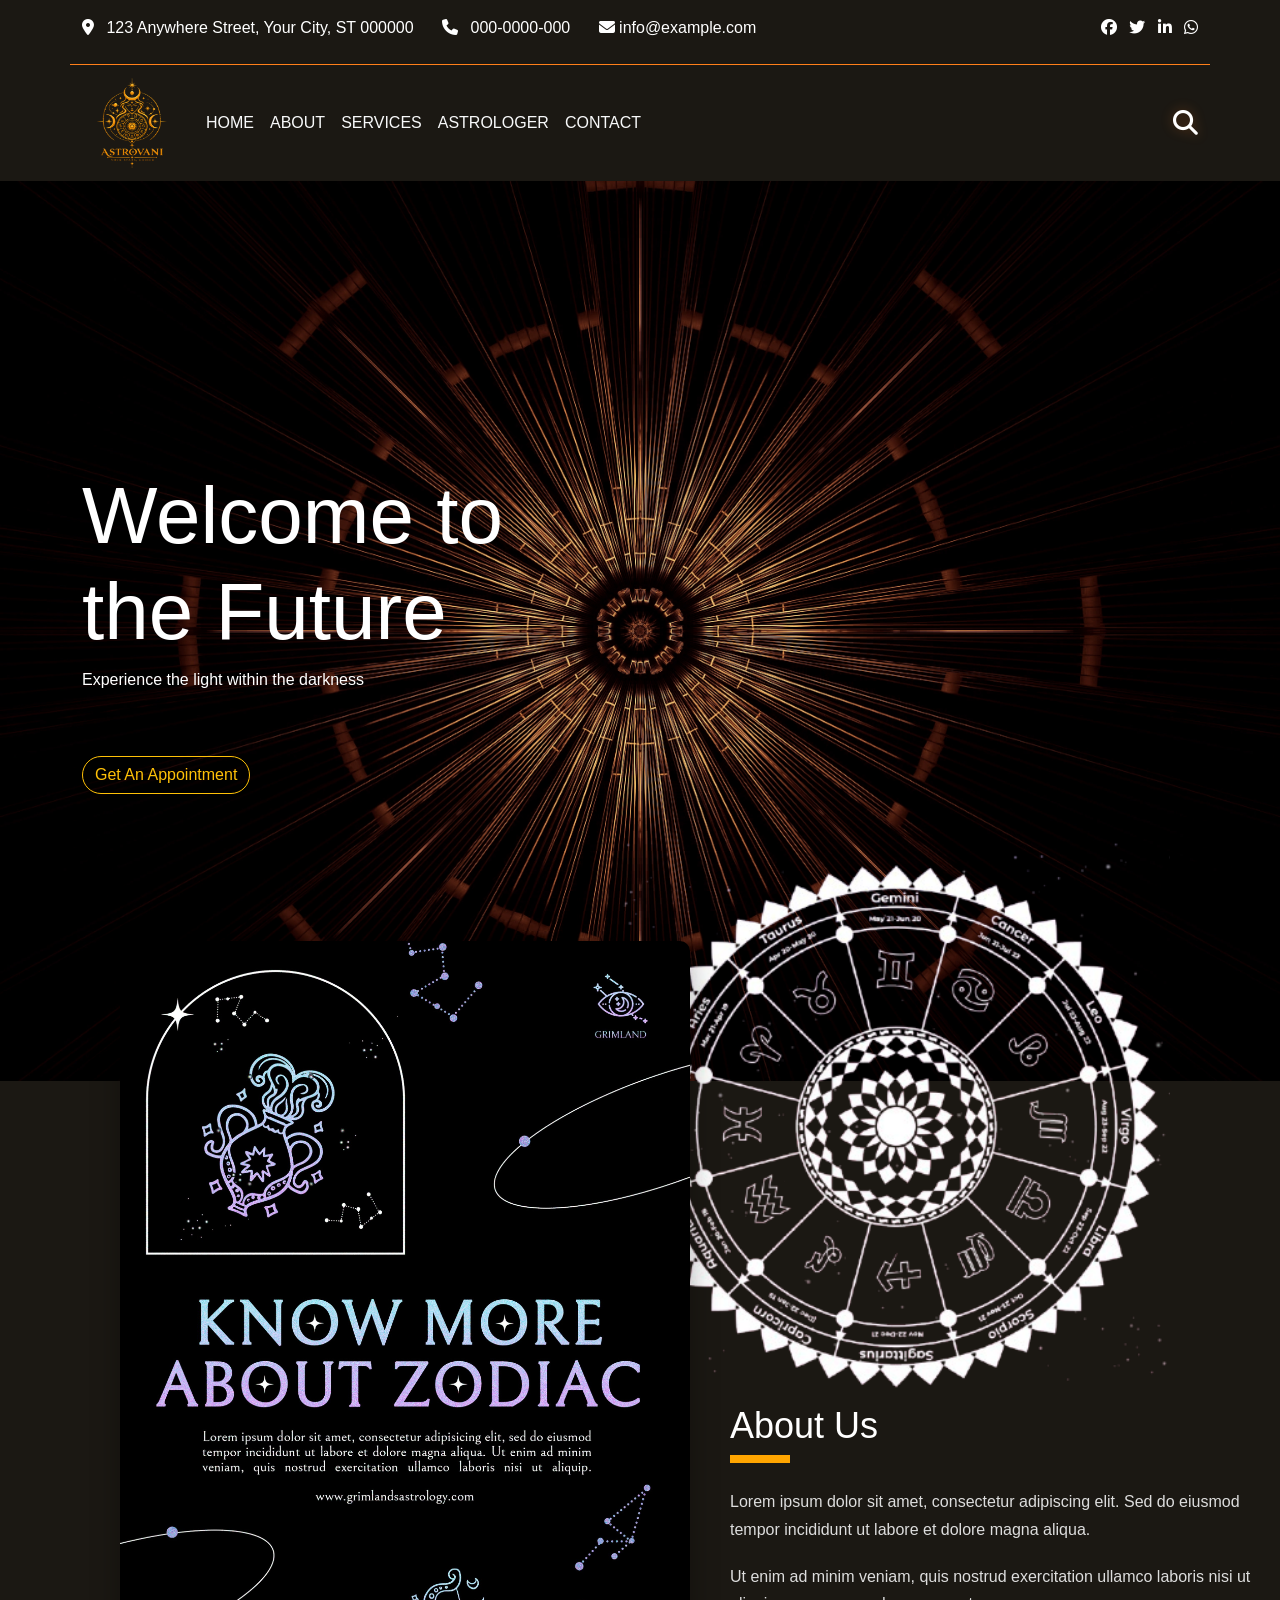
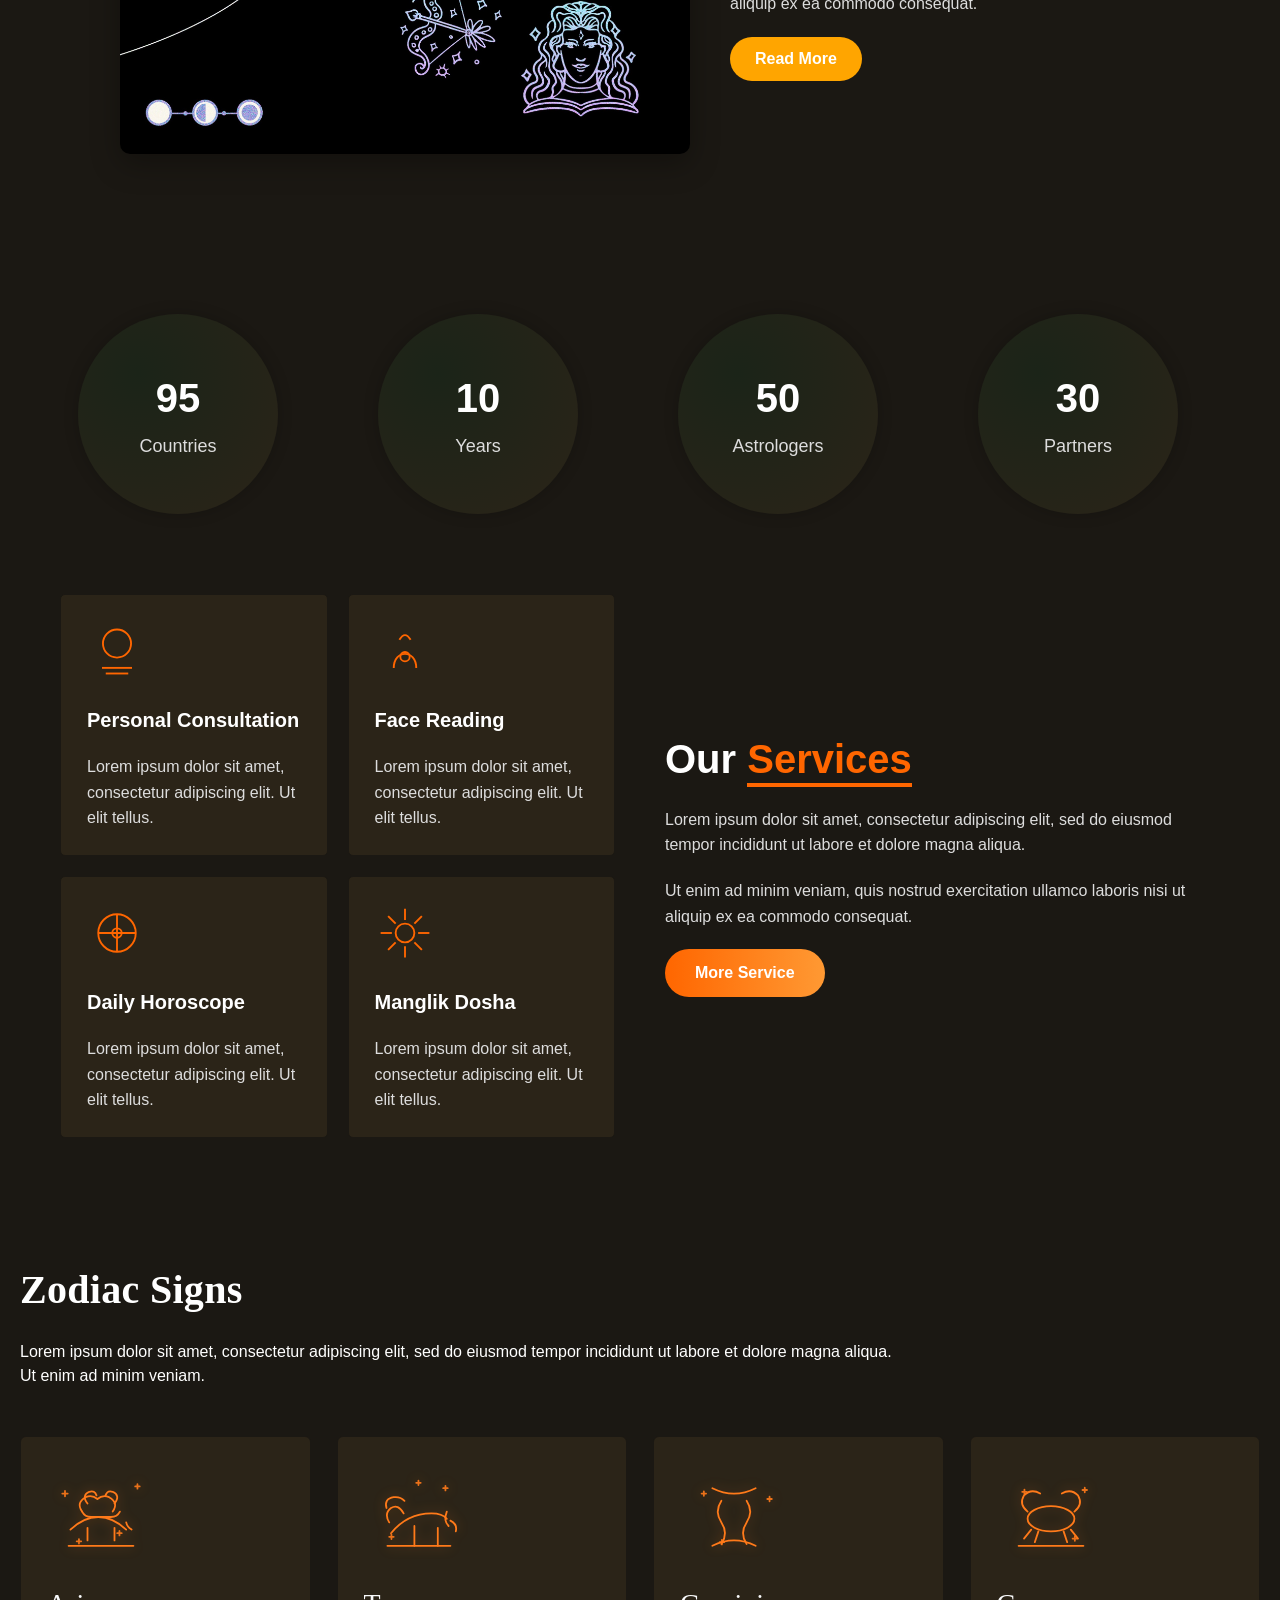
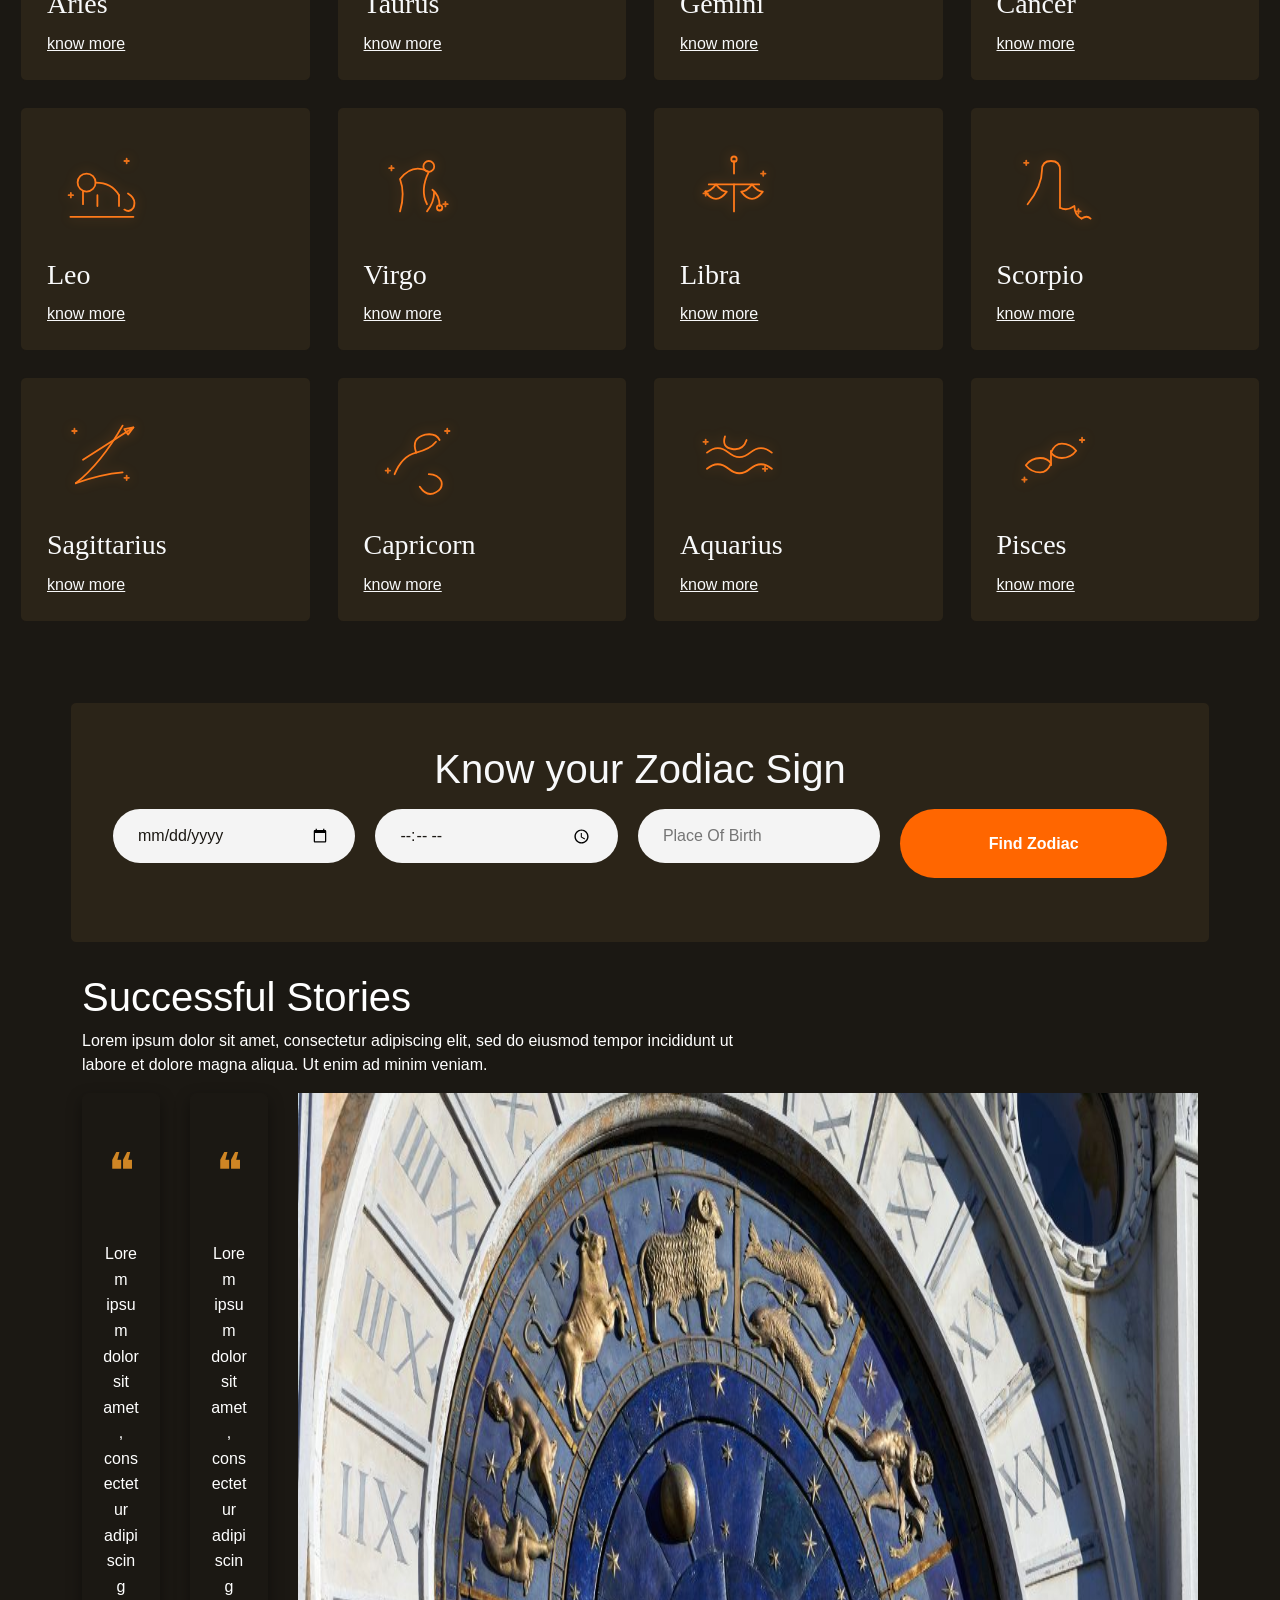
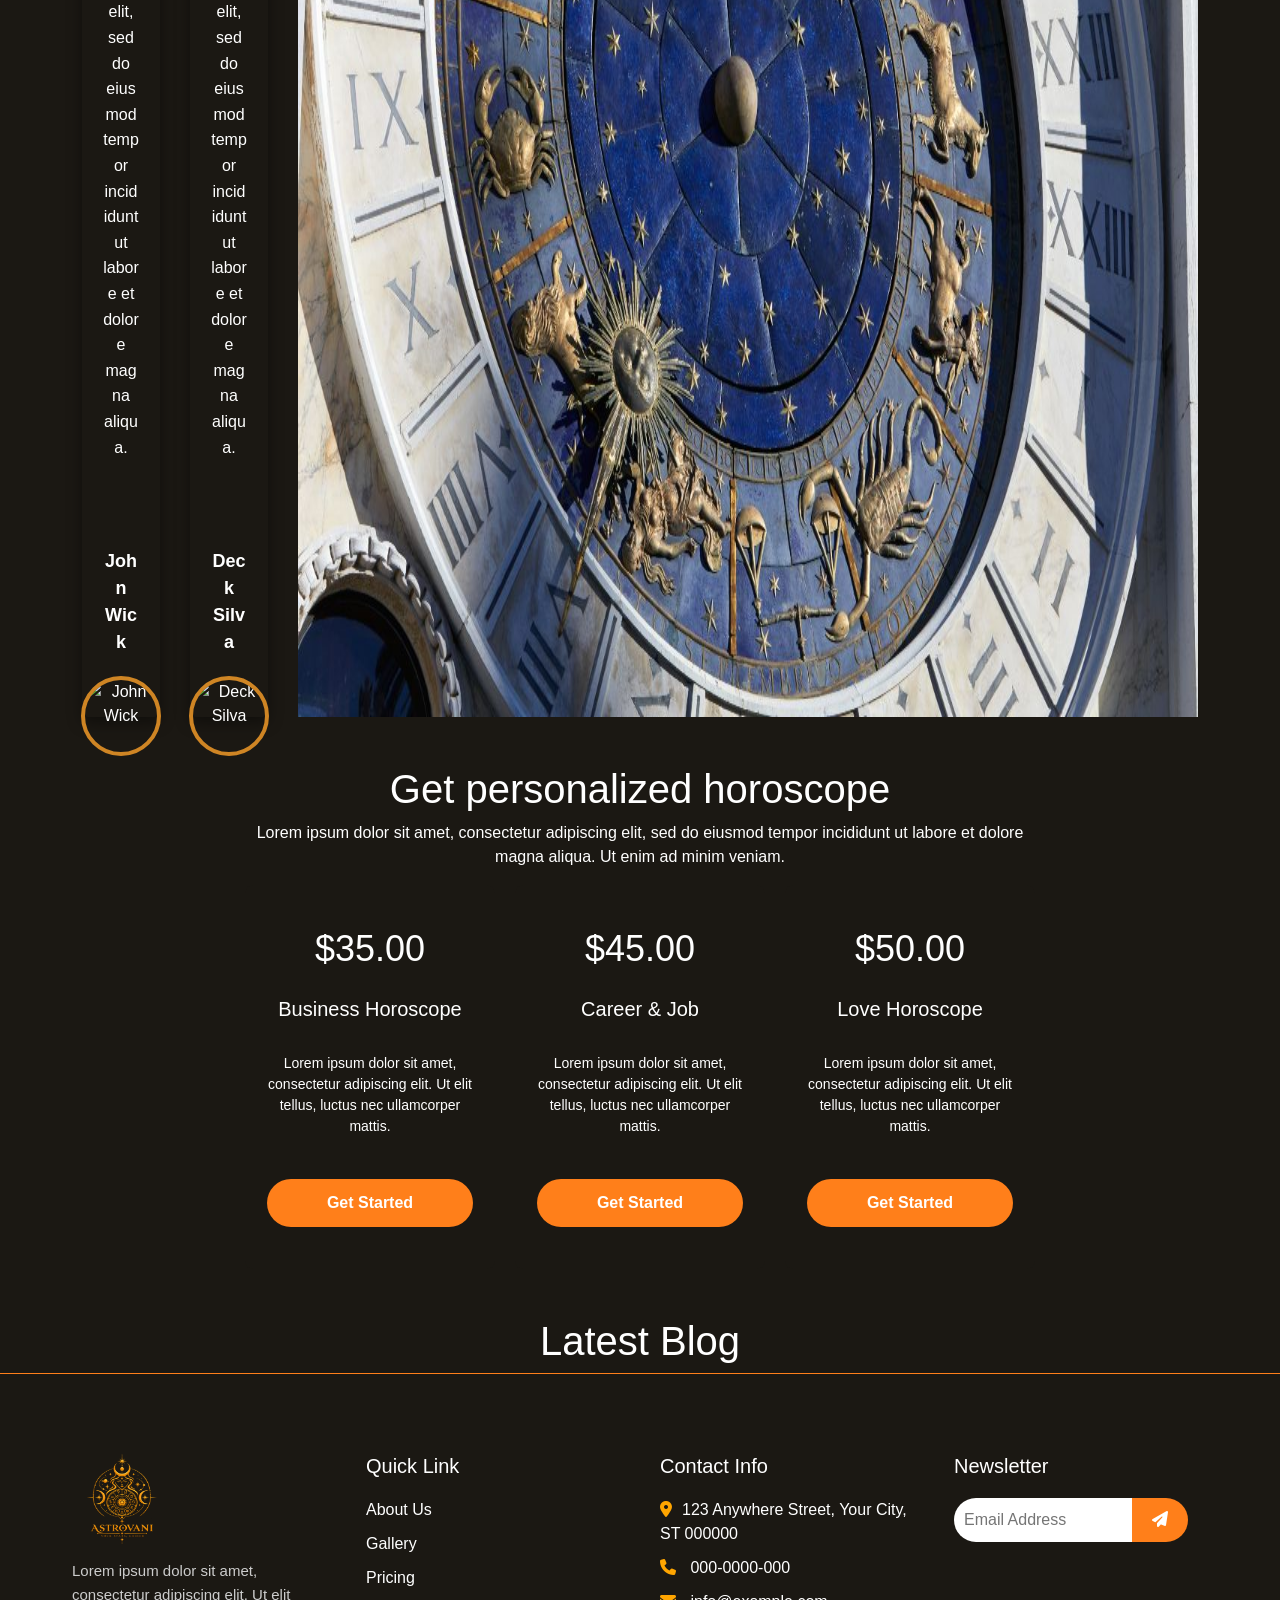
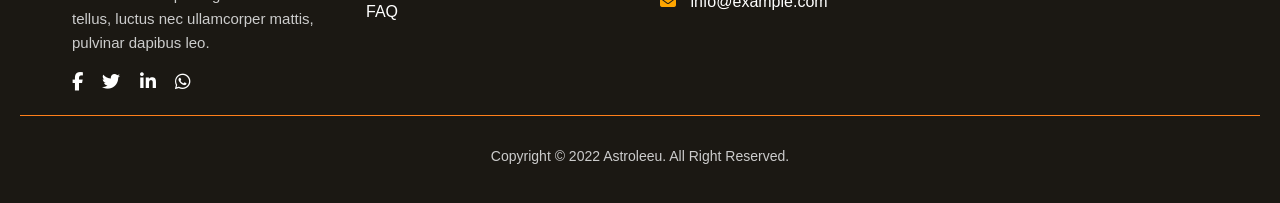
==== index.html @ 7e2578ae "Add astrology website" ====
<!DOCTYPE html>
<html lang="en">

<head>
    <meta charset="UTF-8">
    <meta name="viewport" content="width=device-width, initial-scale=1.0">
    <title>Document</title>
    <link href="https://cdn.jsdelivr.net/npm/bootstrap@5.3.7/dist/css/bootstrap.min.css" rel="stylesheet"
        integrity="sha384-LN+7fdVzj6u52u30Kp6M/trliBMCMKTyK833zpbD+pXdCLuTusPj697FH4R/5mcr" crossorigin="anonymous">
    <link rel="stylesheet" href="https://cdn.jsdelivr.net/npm/@fortawesome/fontawesome-free@6.5.2/css/all.min.css">
    <link href="https://cdn.jsdelivr.net/npm/aos@2.3.4/dist/aos.css" rel="stylesheet">
</head>

<body>
    <link rel="stylesheet" href="./style.css">
    <div class="head container justify-content-between align-items-center  d-flex mt-3">
        <div class="text-start">
            <span><i class="fa-solid fa-location-dot me-2"></i>
                <span class="text me-4"> 123 Anywhere Street, Your City, ST 000000</span>
                <i class="fa-solid fa-phone me-2"></i>
                <span class="text me-4"> 000-0000-000</span>
                <i class="fa-solid fa-envelope"></i>
                <span class="text me-4"> info@example.com</span>
        </div>
        <div class="text-end">
            <span class="">
                <i class="fa-brands fa-facebook me-2"></i>
                <i class="fa-brands fa-twitter me-2"></i>
                <i class="fa-brands fa-linkedin-in me-2"></i>
                <i class="fa-brands fa-whatsapp"></i>
            </span>
        </div>

        </span>
    </div>

    <nav class="navbar container navbar-expand-lg bg-body-primary mt-4">
        <div class="container-fluid">
          <a class="navbar-brand text-light" href="#"> <img src="./images/logo-final.png" alt="" class="logo-img"></a>
          <button class="navbar-toggler" type="button" data-bs-toggle="collapse" data-bs-target="#navbarSupportedContent" aria-controls="navbarSupportedContent" aria-expanded="false" aria-label="Toggle navigation">
            <span class="navbar-toggler-icon"></span>
          </button>
          <div class="collapse navbar-collapse" id="navbarSupportedContent">
            <ul class="navbar-nav me-auto mb-2 mb-lg-0">
              <li class="nav-item">
                <a class="nav-link active text-light" aria-current="page" href="#">HOME</a>
              </li>
              <li class="nav-item">
                <a class="nav-link text-light" href="./about-us.html">ABOUT</a>
              </li>
              <li class="nav-item">
                <a class="nav-link text-light" href="./services.html">SERVICES</a>
              </li>
              <li class="nav-item">
                <a class="nav-link text-light" href="./astrologers.html">ASTROLOGER</a>
              </li>
              <li class="nav-item">
                <a class="nav-link text-light" href="./contact.html">CONTACT</a>
              </li>
            </ul>
            <i class="fa-solid fa-magnifying-glass icon"></i>
          </div>
        </div>
      </nav>

      <!-- hero section -->

      <div class="hero-section">
  <div class="hero-text container text-start" data-aos="fade-up">
    <h1 style="font-size: 80px;">Welcome to <br>the Future</h1>
    <p>Experience the light within the darkness</p><br><br>
    <button class="btn btn-outline-warning rounded-pill" type="submit">
      Get An Appointment
    </button>
  </div>
</div>


      <!-- about us -->
      <section class="about-section">

        <!-- Wheel: half over hero-section, half into about-section, aligned under the hero button -->
        <div class="container position-relative">
          <div class="circle-img">
            <img src="./images/wheel.png" alt="Scrolling Circle">
          </div>
        </div>

        <div class="about-container">
          
          <!-- IMAGE ON LEFT -->
          <div class="about-image">
            <img src="./images/7150200.jpg" alt="About Us Image">
          </div>
      
          <!-- TEXT ON RIGHT -->
          <div class="about-content">
            <h2>About Us</h2>
            <div class="underline"></div>
            <p>
              Lorem ipsum dolor sit amet, consectetur adipiscing elit. Sed do eiusmod tempor incididunt ut labore et dolore magna aliqua.
            </p>
            <p>
              Ut enim ad minim veniam, quis nostrud exercitation ullamco laboris nisi ut aliquip ex ea commodo consequat.
            </p>
            <button class="btn-read-more" href="./about-us.html">Read More</button>
          </div>
      
        </div>
      </section>
      


      <!-- counters -->
      <div class="counter-wrapper me-4" data-aos="fade-up">
        <div class="counter-box">
          <div class="counter-number" data-target="95">0</div>
          <div class="counter-label">Countries</div>
        </div>
        <div class="counter-box">
          <div class="counter-number" data-target="10">0</div>
          <div class="counter-label">Years</div>
        </div>
        <div class="counter-box">
          <div class="counter-number" data-target="50">0</div>
          <div class="counter-label">Astrologers</div>
        </div>
        <div class="counter-box">
          <div class="counter-number" data-target="30">0</div>
          <div class="counter-label">Partners</div>
        </div>
      </div>

      <!-- four cards -->
    
      <section class="services-section">
        <!-- Left side cards -->
        <div class="services-left" data-aos="fade-up">
          <div class="service-card card" data-aos="slide-up" data-aos-delay="0">
            <!-- Personal Consultation - Crystal Ball -->
            <svg xmlns="http://www.w3.org/2000/svg" viewBox="0 0 64 64">
              <circle cx="32" cy="24" r="15" stroke-width="2"/>
              <line x1="16" y1="50" x2="48" y2="50" stroke-width="2"/>
              <line x1="20" y1="56" x2="44" y2="56" stroke-width="2"/>
            </svg>
            <h3>Personal Consultation</h3>
            <p>Lorem ipsum dolor sit amet, consectetur adipiscing elit. Ut elit tellus.</p>
          </div>
    
          <div class="service-card card" data-aos="slide-up" data-aos-delay="0">
            <!-- Face Reading - Palm & Eye -->
            <svg xmlns="http://www.w3.org/2000/svg" viewBox="0 0 64 64">
              <path d="M20 50 C20 30, 44 30, 44 50" stroke-width="2"/>
              <circle cx="32" cy="38" r="5" stroke-width="2"/>
              <path d="M26 20 Q32 10 38 20" stroke-width="2"/>
            </svg>
            <h3>Face Reading</h3>
            <p>Lorem ipsum dolor sit amet, consectetur adipiscing elit. Ut elit tellus.</p>
          </div>
    
          <div class="service-card card" data-aos="slide-up" data-aos-delay="200">
            <!-- Daily Horoscope - Zodiac Wheel -->
            <svg xmlns="http://www.w3.org/2000/svg" viewBox="0 0 64 64">
              <circle cx="32" cy="32" r="20" stroke-width="2"/>
              <circle cx="32" cy="32" r="5" stroke-width="2"/>
              <line x1="32" y1="12" x2="32" y2="52" stroke-width="2"/>
              <line x1="12" y1="32" x2="52" y2="32" stroke-width="2"/>
            </svg>
            <h3>Daily Horoscope</h3>
            <p>Lorem ipsum dolor sit amet, consectetur adipiscing elit. Ut elit tellus.</p>
          </div>
    
          <div class="service-card card" data-aos="slide-up" data-aos-delay="200">
            <!-- Manglik Dosha - Sun Symbol -->
            <svg xmlns="http://www.w3.org/2000/svg" viewBox="0 0 64 64">
              <circle cx="32" cy="32" r="10" stroke-width="2"/>
              <line x1="32" y1="6" x2="32" y2="18" stroke-width="2"/>
              <line x1="32" y1="46" x2="32" y2="58" stroke-width="2"/>
              <line x1="6" y1="32" x2="18" y2="32" stroke-width="2"/>
              <line x1="46" y1="32" x2="58" y2="32" stroke-width="2"/>
              <line x1="14" y1="14" x2="22" y2="22" stroke-width="2"/>
              <line x1="42" y1="42" x2="50" y2="50" stroke-width="2"/>
              <line x1="14" y1="50" x2="22" y2="42" stroke-width="2"/>
              <line x1="42" y1="22" x2="50" y2="14" stroke-width="2"/>
            </svg>
            <h3>Manglik Dosha</h3>
            <p>Lorem ipsum dolor sit amet, consectetur adipiscing elit. Ut elit tellus.</p>
          </div>
        </div>
    
        <!-- Right side text -->
        <div class="services-right" data-aos="slide-up" data-aos-delay="200">
          <h2>Our <span>Services</span></h2>
          <p>Lorem ipsum dolor sit amet, consectetur adipiscing elit, sed do eiusmod tempor incididunt ut labore et dolore magna aliqua.</p>
          <p>Ut enim ad minim veniam, quis nostrud exercitation ullamco laboris nisi ut aliquip ex ea commodo consequat.</p>
          <a href="./services.html" class="btn">More Service</a>  
        </div>
      </section>

<!-- 12 Zodiac signs -->

<!-- <div class="zodiac-content">
            <div class="circle-img2">
               <img src="./images/wheel.png" alt="Scrolling Circle">
              </div>
</div> -->
      
      <div class="wrap container">
        <header><h1>Zodiac Signs</h1> 
          <p>Lorem ipsum dolor sit amet, consectetur adipiscing elit, sed do eiusmod tempor incididunt ut labore et dolore magna aliqua. <br> Ut enim ad minim veniam.</p></header>
    
        <div class="grid mt-5">
    
          <!-- ARIES -->
          <article class="card" data-aos="slide-up" data-aos-delay="0">
            <svg viewBox="0 0 120 120" class="icon" aria-label="Aries">
              <!-- stars -->
              <g class="spark">
                <path d="M17 34 h6 M20 31 v6"/>
                <path d="M98 26 h5 M100.5 23.5 v5"/>
                <path d="M33 87 h5 M35.5 84.5 v5"/>
                <path d="M78 78 h5 M80.5 75.5 v5"/>
              </g>
              <!-- ground line -->
              <line x1="24" y1="92" x2="96" y2="92"/>
              <!-- ram body -->
              <path d="M26 74 q15 -14 31 -14 t31 14" />
              <path d="M45 72 v14 M75 72 v14" />
              <path d="M39 54 q-7 -10 4 -16 q7 -3 13 2 q6 -5 13 -2 q11 6 4 16" />
              <path d="M39 54 q3 6 10 6 h22 q7 0 10 -6" />
              <!-- horns/head -->
              <path d="M45 45 q-7 -9 2 -13 q6 -2 8 4" />
              <path d="M75 45 q7 -9 -2 -13 q-6 -2 -8 4" />
              <!-- tail hint -->
              <path d="M94 74 q-5 -3 -6 -8" />
            </svg>
            <div class="title text-light">Aries</div>
            <div class="text-light know-more" data-sign="Aries">know more</div>
          </article>
    
          <!-- TAURUS -->
          <article class="card" data-aos="slide-up" data-aos-delay="0">
            <svg viewBox="0 0 120 120" class="icon" aria-label="Taurus">
              <g class="spark">
                <path d="M28 82 h5 M30.5 79.5 v5"/>
                <path d="M88 28 h5 M90.5 25.5 v5"/>
                <path d="M58 22 h5 M60.5 19.5 v5"/>
              </g>
            <!-- ground -->
              <line x1="26" y1="92" x2="96" y2="92"/>
              <!-- bull body -->
              <path d="M30 78 q18 -22 45 -22 q12 0 17 6" />
              <path d="M56 70 v22 M82 72 v20" />
              <path d="M94 70 q-6 -6 -2 -16" />
              <!-- head + horns -->
              <path d="M28 66 q-6 -10 2 -16 q8 -5 14 6" />
              <path d="M25 50 q-3 -10 8 -12 q7 -1 12 4" />
              <!-- tail -->
              <path d="M96 64 q8 4 6 12" />
            </svg>
            <div class="title text-light">Taurus</div>
            <div class="text-light know-more" data-sign="Taurus">know more</div>
          </article>
    
          <!-- GEMINI -->
          <article class="card" data-aos="slide-up" data-aos-delay="0">
            <svg viewBox="0 0 120 120" class="icon" aria-label="Gemini">
              <g class="spark">
                <path d="M24 34 h5 M26.5 31.5 v5"/>
                <path d="M97 40 h5 M99.5 37.5 v5"/>
                <path d="M44 88 h5 M46.5 85.5 v5"/>
              </g>
              <!-- twins frame -->
              <path d="M36 28 q24 12 48 0" />
              <path d="M36 92 q24 -12 48 0" />
              <!-- left figure -->
              <path d="M46 42 q-8 12 0 24 q8 12 0 24" />
              <!-- right figure -->
              <path d="M74 42 q8 12 0 24 q-8 12 0 24" />
            </svg>
            <div class="title text-light">Gemini</div>
            <div class="text-light know-more" data-sign="Gemini">know more</div>
          </article>
    
          <!-- CANCER -->
          <article class="card" data-aos="slide-up" data-aos-delay="0">
            <svg viewBox="0 0 120 120" class="icon" aria-label="Cancer">
              <g class="spark">
                <path d="M28 32 h5 M30.5 29.5 v5"/>
                <path d="M95 30 h5 M97.5 27.5 v5"/>
                <path d="M84 84 h5 M86.5 81.5 v5"/>
              </g>
              <line x1="24" y1="92" x2="96" y2="92"/>
              <!-- body -->
              <ellipse cx="60" cy="62" rx="26" ry="14"/>
              <!-- pincers -->
              <path d="M34 54 q-10 -8 -4 -18 q8 -8 18 -2" />
              <path d="M86 54 q10 -8 4 -18 q-8 -8 -18 -2" />
              <!-- legs -->
              <path d="M38 74 l-8 10 M46 76 l-4 12 M74 76 l4 12 M82 74 l8 10" />
            </svg>
            <div class="title text-light">Cancer</div>
            <div class="text-light know-more" data-sign="Cancer">know more</div>
          </article>
    
          <!-- LEO -->
          <article class="card" data-aos="slide-up" data-aos-delay="200">
            <svg viewBox="0 0 120 120" class="icon" aria-label="Leo">
              <g class="spark">
                <path d="M24 68 h5 M26.5 65.5 v5"/>
                <path d="M86 30 h5 M88.5 27.5 v5"/>
              </g>
              <line x1="26" y1="92" x2="96" y2="92"/>
              <!-- lion body + mane -->
              <circle cx="44" cy="54" r="10"/>
              <path d="M54 54 q18 0 26 14" />
              <path d="M40 64 v14 M56 68 v12" />
              <path d="M80 68 v12" />
              <!-- tail -->
              <path d="M90 66 q10 6 6 16 q-4 6 -10 2" />
            </svg>
            <div class="title text-light">Leo</div>
            <div class="text-light know-more" data-sign="Leo">know more</div>
          </article>
    
          <!-- VIRGO -->
          <article class="card" data-aos="slide-up" data-aos-delay="200">
            <svg viewBox="0 0 120 120" class="icon" aria-label="Virgo">
              <g class="spark">
                <path d="M28 38 h5 M30.5 35.5 v5"/>
                <path d="M88 78 h5 M90.5 75.5 v5"/>
              </g>
              <!-- maiden silhouette -->
              <path d="M40 86 q6 -20 0 -36 q14 -18 32 -8 q-10 20 -2 36" />
              <path d="M70 86 q8 -10 8 -22" />
              <circle cx="72" cy="36" r="6"/>
              <!-- lamp/ear-of-wheat -->
              <path d="M76 62 q8 6 8 18" />
              <circle cx="84" cy="82" r="3"/>
            </svg>
            <div class="title text-light">Virgo</div>
            <div class="text-light know-more" data-sign="Virgo">know more</div>
          </article>
    
          <!-- LIBRA -->
          <article class="card" data-aos="slide-up" data-aos-delay="200">
            <svg viewBox="0 0 120 120" class="icon" aria-label="Libra">
              <g class="spark">
                <path d="M26 66 h5 M28.5 63.5 v5"/>
                <path d="M90 44 h5 M92.5 41.5 v5"/>
              </g>
              <!-- pillar -->
              <path d="M60 30 v14" />
              <circle cx="60" cy="28" r="3"/>
              <line x1="32" y1="56" x2="88" y2="56"/>
              <!-- pans -->
              <path d="M40 56 q-6 8 -12 8 q6 8 12 8 q6 0 12 -8 q-6 0 -12 -8z"/>
              <path d="M80 56 q6 8 12 8 q-6 8 -12 8 q-6 0 -12 -8 q6 0 12 -8z"/>
              <line x1="60" y1="56" x2="60" y2="86"/>
            </svg>
            <div class="title text-light">Libra</div>
            <div class="text-light know-more" data-sign="Libra">know more</div>
          </article>
    
          <!-- SCORPIO -->
          <article class="card" data-aos="slide-up" data-aos-delay="200">
            <svg viewBox="0 0 120 120" class="icon" aria-label="Scorpio">
              <g class="spark">
                <path d="M30 32 h5 M32.5 29.5 v5"/>
                <path d="M88 86 h5 M90.5 83.5 v5"/>
              </g>
              <!-- segmented body -->
              <path d="M34 78 q16 -20 16 -38 q0 -10 10 -10 q10 0 10 10 v42" />
              <path d="M70 82 q8 4 16 -2 q0 10 8 14" />
              <path d="M94 94 q6 -4 10 0" />
            </svg>
            <div class="title text-light">Scorpio</div>
            <div class="text-light know-more" data-sign="Scorpio">know more</div>
          </article>
    
          <!-- SAGITTARIUS -->
          <article class="card" data-aos="slide-up" data-aos-delay="200">
            <svg viewBox="0 0 120 120" class="icon" aria-label="Sagittarius">
              <g class="spark">
                <path d="M28 30 h5 M30.5 27.5 v5"/>
                <path d="M86 82 h5 M88.5 79.5 v5"/>
              </g>
              <!-- bow -->
              <path d="M32 88 q28 -22 52 -64" />
              <path d="M32 88 q28 -10 52 -12" />
              <!-- arrow -->
              <line x1="40" y1="62" x2="96" y2="26" />
              <path d="M96 26 l-10 2 l4 6 z" />
            </svg>
            <div class="title text-light">Sagittarius</div>
           <div class="text-light know-more" data-sign="Sagittarius">know more</div>
          </article>
    
          <!-- CAPRICORN -->
          <article class="card" data-aos="slide-up" data-aos-delay="200">
            <svg viewBox="0 0 120 120" class="icon" aria-label="Capricorn">
              <g class="spark">
                <path d="M24 74 h5 M26.5 71.5 v5"/>
                <path d="M90 30 h5 M92.5 27.5 v5"/>
              </g>
              <!-- goat-fish -->
              <path d="M34 78 q8 -20 24 -24 q16 -4 22 -12" />
              <path d="M58 54 q-6 -16 10 -20 q12 -2 16 6" />
              <path d="M72 78 q10 0 14 8 q2 8 -6 12 q-10 6 -18 -6" />
            </svg>
            <div class="title text-light">Capricorn</div>
            <div class="text-light know-more" data-sign="Capricorn">know more</div>
          </article>
    
          <!-- AQUARIUS -->
          <article class="card" data-aos="slide-up" data-aos-delay="200">
            <svg viewBox="0 0 120 120" class="icon" aria-label="Aquarius">
              <g class="spark">
                <path d="M26 42 h5 M28.5 39.5 v5"/>
                <path d="M92 72 h5 M94.5 69.5 v5"/>
              </g>
              <!-- waves -->
              <path d="M30 54 q12 -10 24 0 t24 0 t24 0" />
              <path d="M30 72 q12 -10 24 0 t24 0 t24 0" />
              <!-- jug outline simplified -->
              <path d="M50 36 q-4 12 8 14 q12 2 16 -10" />
            </svg>
            <div class="title text-light">Aquarius</div>
            <div class="text-light know-more" data-sign="Aquarius">know more</div>

          </article>
    
          <!-- PISCES -->
          <article class="card" data-aos="slide-up" data-aos-delay="200">
            <svg viewBox="0 0 120 120" class="icon" aria-label="Pisces">
              <g class="spark">
                <path d="M28 84 h5 M30.5 81.5 v5"/>
                <path d="M92 40 h5 M94.5 37.5 v5"/>
              </g>
              <!-- two fish -->
              <path d="M72 44 q10 0 16 8 q-6 8 -16 8 q-8 0 -12 -6 q4 -10 12 -10z"/>
              <path d="M48 76 q-10 0 -16 -8 q6 -8 16 -8 q8 0 12 6 q-4 10 -12 10z"/>
              <!-- tie -->
              <line x1="60" y1="52" x2="60" y2="68"/>
            </svg>
            <div class="title text-light">Pisces</div>
            <div class="text-light know-more" data-sign="Pisces">know more</div>

          </article>
    
        </div>
      </div>

      <!-- form -->

      <div class="card container text-center">
        <div class="card-body">
          <h5 class="card-title text text-light fs-1" >Know your Zodiac Sign</h5>
         <form class="astro-form justify-content-center mt-3" id="zodiac-form">
  <input type="date" id="dob" name="dob" placeholder="Date Of Birth" onfocus="this.type='date'" onblur="if(!this.value)this.type='text'" required>
  <input type="time" id="tob" name="tob" placeholder="Time Of Birth" onfocus="this.type='time'" onblur="if(!this.value)this.type='text'" required>
  <input type="text" id="pob" name="pob" placeholder="Place Of Birth" required>
  <button type="submit">Find Zodiac</button>
</form>

<div id="zodiac-result" class="mt-4 fs-3 text-warning"></div>
<button type="button" id="zodiac-recheck" class="zodiac-recheck-btn" hidden>Check Again</button>
          <div id="zodiac-result" class="mt-4 fs-3 text-warning"></div>
      </div>
        </div>
        <div class="zodiac-modal-overlay" id="zodiacModalOverlay">
  <div class="zodiac-modal">
    <button class="zodiac-modal-close" id="zodiacModalClose" aria-label="Close">&times;</button>
    <h3 id="zodiacModalTitle"></h3>
    <p class="zodiac-modal-dates" id="zodiacModalDates"></p>
    <p id="zodiacModalText"></p>
  </div>
</div>
      </div>


<div class="container" style="padding-top: 30px;">
      <h1 class="text">Successful Stories</h1>
      <p>Lorem ipsum dolor sit amet, consectetur adipiscing elit, sed do eiusmod tempor incididunt ut <br>labore et dolore magna aliqua. Ut enim ad minim veniam.</p>
    </div>
    <div class="testimonials container">
      <!-- Card 1 -->
      <div class="card story">
        <div class="quote">❝</div>
        <p>
          Lorem ipsum dolor sit amet, consectetur adipiscing elit, 
          sed do eiusmod tempor incididunt ut labore et dolore magna aliqua.
        </p>
        <div class="profile-img">
          <img src="https://i.pravatar.cc/80?img=12" alt="John Wick">
        </div>
        <div class="name">John Wick</div>
      </div>
  
      <!-- Card 2 -->
      <div class="card story">
        <div class="quote">❝</div>
        <p>
          Lorem ipsum dolor sit amet, consectetur adipiscing elit, 
          sed do eiusmod tempor incididunt ut labore et dolore magna aliqua.
        </p>
        <div class="profile-img">
          <img src="https://i.pravatar.cc/80?img=30" alt="Deck Silva">
        </div>
        <div class="name">Deck Silva</div>
      </div>
      <div class="d-flex">
        <img src="./images/zodiac.jpg" alt="" style="width: 100VH;">
      </div>
    </div>



    <div class="container">
      <div class="text-center">
    <h1 class="text mt-5">Get personalized horoscope</h1>
    <p>Lorem ipsum dolor sit amet, consectetur adipiscing elit, sed do eiusmod tempor incididunt ut labore et dolore<br> magna aliqua. Ut enim ad minim veniam.</p>
  </div>
  <div class="cards-container">
  <div class="card box">
    <h2>$35.00</h2>
    <h3>Business Horoscope</h3>
    <p>Lorem ipsum dolor sit amet, consectetur adipiscing elit. Ut elit tellus, luctus nec ullamcorper mattis.</p>
    <button>Get Started</button>
  </div>

  <div class="card box">
    <h2>$45.00</h2>
    <h3>Career & Job</h3>
    <p>Lorem ipsum dolor sit amet, consectetur adipiscing elit. Ut elit tellus, luctus nec ullamcorper mattis.</p>
    <button>Get Started</button>
  </div>

  <div class="card box">
    <h2>$50.00</h2>
    <h3>Love Horoscope</h3>
    <p>Lorem ipsum dolor sit amet, consectetur adipiscing elit. Ut elit tellus, luctus nec ullamcorper mattis.</p>
    <button>Get Started</button>
  </div>
</div>  
  </div>

<div class="text-center text mt-5">
  <h1>Latest Blog</h1>
  </div>


  <!-- footer  -->

  <footer class="footer">
    <div class="sub container">
      <div class="footer-col logo-col">
        <h1 class="logo"><img src="./images/logo-final.png" alt="" class="logo-img"></h1>
        <p>Lorem ipsum dolor sit amet, consectetur adipiscing elit. Ut elit tellus, luctus nec ullamcorper mattis, pulvinar dapibus leo.</p>
        <div class="social-icons">
          <i class="fab fa-facebook-f"></i>
          <i class="fab fa-twitter"></i>
          <i class="fab fa-linkedin-in"></i>
          <i class="fab fa-whatsapp"></i>
        </div>
      </div>
  
      <div class="footer-col">
        <h3>Quick Link</h3>
        <ul>
          <li>About Us</li>
          <li>Gallery</li>
          <li>Pricing</li>
          <li>FAQ</li>
        </ul>
      </div>
  
      <div class="footer-col">
        <h3>Contact Info</h3>
        <ul class="contact-info">
          <li><i class="fa-solid fa-location-dot"></i>123 Anywhere Street, Your City, ST 000000</li>
          <li><i class="fa-solid fa-phone"></i>  000-0000-000</li>
          <li><i class="fas fa-envelope"></i> info@example.com</li>
        </ul>
      </div>
  
      <div class="footer-col newsletter">
        <h3>Newsletter</h3>
        <div class="newsletter-box">
          <input type="email" id="newsletter-email" name="email" placeholder="Email Address">
          <button><i class="fas fa-paper-plane"></i></button>
        </div>
      </div>
    </div>
    <div class="footer-bottom">
      <p>Copyright © 2022 Astroleeu. All Right Reserved.</p>
    </div>
  </footer>
  

   
        <script src="./main.js"></script>
         <script src="https://cdn.jsdelivr.net/npm/bootstrap@5.3.7/dist/js/bootstrap.bundle.min.js"
        integrity="sha384-ndDqU0Gzau9qJ1lfW4pNLlhNTkCfHzAVBReH9diLvGRem5+R9g2FzA8ZGN954O5Q"
        crossorigin="anonymous"></script>
        <script src="https://cdn.jsdelivr.net/npm/aos@2.3.4/dist/aos.js"></script>
        <script>
    AOS.init({
      duration: 1000, // animation duration in ms
      once: true     // animation happens only once
    });
  </script>
</body>

</html>
---- style.css ----
.navbar{
  border-top: 1px solid #ff7f1a;
}

.dropdown-menu{
  background-color: #1b1813;
}

.dropdown-item{
  color: white;

}
.icon{
    font-size: 25px;
}

.logo-img{
  height: 90px;
  width: 100px;
}




.hero-section {
    position: relative; /* Required for z-index and child positioning */
    background-image: url(./images/illustration-circle-with-abstract-neon-light-effects-great-futuristic-background.jpg);
    height: 100vh;
    width: 100%;
    background-size: cover;
    background-position: center;
    background-repeat: no-repeat;
    z-index: 1; /* Set back to positive so content can appear over it */
    display: flex; /* Optional: center content */
    align-items: center;
    justify-content: left;
    color: white; /* Makes text readable */
    text-align: center;
    overflow: visible;
  }

/* General Styles */
body {
  margin: 0;
  font-family: 'Segoe UI', sans-serif;
}

/* Section Styles */
.about-section {
  background-color: #1b1813;
  color: #fff;
  padding: 50px 20px 60px; /* Extra top padding so the hover effect looks good */
  position: relative;
  overflow: visible;
}

.about-container {
  max-width: 1200px;
  display: flex;
  margin-left: 100px;
  flex-wrap: wrap;
  align-items: center;
  position: relative;
}

/* IMAGE ON LEFT */
.about-image {
  flex: 1 1 50%;
  position: relative;
  z-index: 2;
  margin-top: -190px; /* This makes it "hover" over section above */
  justify-content: left;
}

.about-image img {
  width: 100%;
  border-radius: 10px;
  box-shadow: 0 10px 30px rgba(0,0,0,0.3);
}

/* TEXT ON RIGHT */
.circle-img {
      width: 550px;
      height: 550px;
      border-radius: 0%;
      position: absolute;
      top: -290px;
      right: 40px;
      transform: rotate(0deg);
      transition: transform 0.1s linear;
      z-index: 1;
      padding: 0px;
    }

    .circle-img img {
      width: 100%;
      height: 100%;
      object-fit: cover;
    }

.about-content {
  flex: 1 1 50%;
  padding-left: 40px;
  position: relative; /* anchor point for the wheel */
}

.about-content h2,
.about-content .underline,
.about-content p,
.about-content .btn-read-more {
  position: relative;
  z-index: 2; /* keep text above the wheel */
}

.about-content h2 {
  font-size: 36px;
  margin-top: 200px;
}

.underline {
  width: 60px;
  height: 8px;
  background-color: orange;
  margin-bottom: 25px;
}

.about-content p {
  line-height: 1.7;
  margin-bottom: 20px;
  font-size: 16px;
  color: #ddd;
}

.btn-read-more {
  padding: 10px 25px;
  background-color: orange;
  color: #fff;
  border: none;
  border-radius: 25px;
  cursor: pointer;
  font-weight: bold;
  transition: background 0.3s;
}

.btn-read-more:hover {
  background-color: #ff9500;
}

  @keyframes float {
  0% { transform: translateY(0); }
  50% { transform: translateY(-15px); }
  100% { transform: translateY(0); }
}

  .counter-wrapper {
    display: flex;
    justify-content: center;
    gap: 100px;
    margin-top: 100px;
  }

  .counter-box {
    background: radial-gradient(circle at 30% 30%, #1b2418, #2b2418);
    width: 200px;
    height: 200px;
    border-radius: 50%;
    display: flex;
    flex-direction: column;
    justify-content: center;
    align-items: center;
    box-shadow: 0 0 15px rgba(0,0,0,0.2);
  }

  .counter-number {
    font-size: 40px;
    font-weight: bold;
  }

  .counter-label {
    font-size: 18px;
    margin-top: 5px;
    color: #ddd;
  }

  body {
    margin: 0;
    font-family: Arial, sans-serif;
    background: #000;
    color: #fff;
  }
.zodiac-content{
      flex: 1 1 50%;


}

.circle-img2 {
      width: 500px;
      height: 500px;
      border-radius: 50%;
      position: relative;
      overflow: hidden;
      /* top: 50%; */
      left: 50%;
      transform: translate(-50%, -50%) rotate(0deg);
      transition: transform 0.1s linear;
    }

    .circle-img2 img {
      width: 100%;
      height: 100%;
      /* object-fit: cover; */
    }


  .services-section {
    display: flex;
    justify-content: center;
    align-items: center;
    padding: 80px 60px;
    background: url('https://images.unsplash.com/photo-1604881990731-8d7c1b1e7f7c') no-repeat center center/cover;
    position: relative;
  }

  .services-left {
    display: grid;
    grid-template-columns: repeat(2, 1fr);
    gap: 20px;
    flex: 1;
  }

  .service-card {
    background: #1b1813;
    padding: 30px;
    border-radius: 5px;
    border: 1px solid transparent;
    transition: 0.3s;
  }

  .service-card:hover {
    border: 1px solid #ff6600;
  }

  .service-card svg {
    width: 60px;
    height: 60px;
    margin-bottom: 15px;
    stroke: #ff6600;
    fill: none;
  }

  .service-card h3 {
    margin: 0 0 10px;
    font-size: 20px;
    color: white;
    font-weight: bold;
  }

  .service-card p {
    margin: 0;
    font-size: 14px;
    color: #ddd;
  }

  .services-right {
    flex: 1;
    padding-left: 50px;
  }

  .services-right h2 {
    font-size: 40px;
    font-weight: bold;
    margin-bottom: 20px;
  }

  .services-right h2 span {
    color: #ff6600;
    border-bottom: 4px solid #ff6600;
    display: inline-block;
  }

  .services-right p {
    font-size: 16px;
    line-height: 1.6;
    margin-bottom: 20px;
    color: #ddd;
  }

  .services-right .btn {
    display: inline-block;
    padding: 12px 30px;
    background: linear-gradient(90deg, #ff6600, #ff9933);
    border: none;
    border-radius: 30px;
    font-size: 16px;
    font-weight: bold;
    cursor: pointer;
    color: #fff;
    text-decoration: none;
    transition: 0.3s;
  }

  .services-right .btn:hover {
    background: linear-gradient(90deg, #ff9933, #ff6600);
  }

  :root{
    --bg:#000;           
    --card:#2b2418;
    --border:#1b1813;
    --accent:#ff7a1a;       /* warm orange line */
    --ink:white;
    --muted:#b8c3ce;
  }
  *{box-sizing:border-box}
  html,body{height:100%}
  body{
    margin:0;
    background:radial-gradient(1200px 800px at 90% -10%, #1b1813 0%, #1b1813 55%) var(--bg);
    color:var(--ink);
    font-family:Poppins, system-ui, -apple-system, Segoe UI, Roboto, Arial, sans-serif;
  }

  .wrap{
    max-width:1300px;
    margin:48px auto 80px;
    padding:0 20px;
    justify-items: flex-start;
  }
  header h1{
    font-family:Lora, Georgia, serif;
    font-weight:700;
    letter-spacing:.3px;
    font-size:40px;
    margin:0 0 26px;
  }

  /* GRID */
  .grid{
    display:grid;
    grid-template-columns: repeat(4, minmax(240px, 1fr));
    gap:26px;
  }
  @media (max-width:1100px){
    .grid{ grid-template-columns: repeat(3, minmax(220px,1fr)); }
  }
  @media (max-width:780px){
    .grid{ grid-template-columns: repeat(2, minmax(220px,1fr)); }
  }
  @media (max-width:520px){
    .grid{ grid-template-columns: 1fr; }
  }

  /* CARD */
  .card{
    display:flex;
    justify-items: start;
    flex-direction:column;
    gap:12px;
    padding:26px 26px 24px;
    background:var(--card);
    border:1.5px solid var(--border);
    min-height:230px;
    position:relative;
        transition:.25s ease;
  }
  .card:hover{ border-color:var(--accent); box-shadow:0 0 0 1px color-mix(in oklab, var(--accent), transparent 60%), 0 18px 40px #0009; }
  .card.selected{ border-color:var(--accent); }
  .title{
    font-family:Lora, Georgia, serif;
    font-size:28px;
    line-height:1.1;
    margin:6px 0 0;
  }
  .dates{
    color:var(--muted);
    font-size:14px;
    margin-top:-2px;
  }

  /* ICONS */
  svg{ width:108px; height:108px; }
  .icon{
    stroke:var(--accent);
    stroke-width:2;
    stroke-linecap:round;
    stroke-linejoin:round;
    fill:none;
    filter: drop-shadow(0 0 6px rgba(255,122,26,.32));
  }
  .spark{ stroke-dasharray:0; }
  .spark circle{ fill:none; }
  .spark path, .spark line{
    opacity:.9;
  }
  .star{ fill:none; }
  .star path{ stroke-width:1.6 }

  /* subtle hover lift of icon */
  .card:hover svg{ transform:translateY(-2px); transition:.25s }

 

  .astro-form {
    display: flex;
    gap: 20px;
  }

  .astro-form input {
    padding: 15px 25px;
    border-radius: 40px;
    border: none;
    outline: none;
    font-size: 16px;
    min-width: 220px;
  }

  .astro-form button {
    padding: 15px 40px;
    border-radius: 40px;
    border: none;
    background-color: #FF6600;
    color: #fff;
    font-size: 16px;
    font-weight: bold;
    cursor: pointer;
    transition: 0.3s;
  }

  @media (max-width: 600px) {
  .astro-form {
    width: 90%;      /* Make card almost full-width */
    padding: 15px;   /* Reduce padding */
    font-size: 14px; /* Smaller font */
  }
}

  .testimonials {
    display: flex;
    gap: 30px;
  }

  .story {
    background: #1b1813;
    color: #fff;
    padding: 40px 20px 60px;
    width: 300px;
    text-align: center;
    position: relative;
    border-radius: 6px;
    box-shadow: 0px 6px 15px rgba(0,0,0,0.4);
  }

  .quote {
    font-size: 50px;
    color: #cf8524;
    margin-bottom: 20px;
  }

  .card p {
    font-size: 16px;
    line-height: 1.6;
  }

  .profile-img {
    width: 80px;
    height: 80px;
    border-radius: 50%;
    overflow: hidden;
    position: absolute;
    bottom: -40px;
    left: 50%;
    transform: translateX(-50%);
    border: 4px solid #cf8524;
  }

  .profile-img img {
    width: 100%;
    height: 100%;
    object-fit: cover;
  }

  .name {
    margin-top: 60px;
    font-weight: bold;
    font-size: 18px;
  }

  /* Base styles for desktop are assumed above */



  .text{
    font-family: 'Franklin Gothic Medium', 'Arial Narrow', Arial, sans-serif;
  }

  .cards-container {
    display: flex;
    gap: 20px;
    flex-wrap: wrap;
    justify-content: center;
  }

  .box {
    background-color: #1b1813;
    color: #fff;
    padding: 40px 20px;
    border-radius: 8px;
    width: 250px;
    text-align: center;
    border: 2px solid transparent;
    transition: transform 0.3s, border 0.3s;
  }

  .card.highlight {
    border: 2px solid #cf8524;
  }

  .box h2 {
    font-size: 36px;
    margin: 0 0 15px 0;
  }

  .box h3 {
    font-size: 20px;
    margin: 0 0 20px 0;
  }

  .box p {
    font-size: 14px;
    line-height: 1.5;
    margin-bottom: 30px;
  }

  .box button {
    background-color: #ff7f1a;
    border: none;
    color: white;
    padding: 12px 30px;
    font-size: 16px;
    font-weight: bold;
    border-radius: 25px;
    cursor: pointer;
  }

  .box:hover {
    transform: translateY(-5px);
  }

  /* Responsive */
  @media (max-width: 900px) {
    .cards-container {
      flex-direction: column;
      align-items: center;
    }

    .box {
      width: 80%;
      margin-bottom: 20px;
    }
  }


  @import url('https://cdnjs.cloudflare.com/ajax/libs/font-awesome/5.15.4/css/all.min.css');

body {
  margin: 0;
  font-family: 'Segoe UI', sans-serif;
}

.footer {
  background-color: #1b1813;
  border-top: 1px solid #ff7f1a;
  color: #fff;
  padding: 60px 20px 20px;
}

.sub {
  display: flex;
  flex-wrap: wrap;
  justify-content: space-between;
  max-width: 1200px;
  margin: auto;
}

.footer-col {
  flex: 1 1 220px;
  margin: 20px;
}

.logo-col .logo {
  font-size: 28px;
  margin-bottom: 15px;
}

.logo span.orange {
  color: #2b1813;
}

.footer-col p {
  font-size: 15px;
  color: #ccc;
  line-height: 1.6;
}

.footer-col h3 {
  font-size: 20px;
  margin-bottom: 20px;
  color: #fff;
}

.footer-col ul {
  list-style: none;
  padding: 0;
}

.footer-col ul li {
  margin-bottom: 10px;
  font-size: 16px;
  color: #fff;
  cursor: pointer;
}

.footer-col ul li i {
  margin-right: 10px;
  color: orange;
}


.social-icons i {
  font-size: 18px;
  margin-right: 15px;
  cursor: pointer;
  color: #fff;
  transition: color 0.3s;
}

.social-icons i:hover {
  color: #1b1813;
}

.newsletter-box {
  display: flex;
  margin-top: 10px;
}

.newsletter-box input {
  padding: 10px;
  border: none;
  border-radius: 25px 0 0 25px;
  width: 70%;
  outline: none;
}

.newsletter-box button {
  padding: 10px 20px;
  border: none;
  background-color: #ff7f1a;;
  color: #fff;
  border-radius: 0 25px 25px 0;
  cursor: pointer;
}

.footer-bottom {
  text-align: center;
  padding-top: 30px;
  border-top: 1px solid #ff7f1a;
  color: #ccc;
  font-size: 14px;
}


/* Main emergency contact box */
.emergency-box {
  display: flex;
  align-items: center;
  background-color: #2b2418; /* Dark background */
  padding: 20px 25px;
  border-radius: 10px;
  width: fit-content;
  transition: all 0.3s ease;
  box-shadow: 0 4px 10px rgba(0, 0, 0, 0.2);
  cursor: pointer;
  margin-top: -1000px;
  margin-left: 400px;
  z-index: 2;
}

/* Hover effect to match the image */
.emergency-box:hover {
  transform: translateY(-5px);
  box-shadow: 0 10px 25px rgba(0, 0, 0, 0.35);
}

/* Phone icon container */
.icon-section {
  background-color: #1b1813; /* Orange background */
  color: white;
  font-size: 26px;
  padding: 15px;
  border-radius: 50%;
  display: flex;
  align-items: center;
  justify-content: center;
  margin-right: 20px;
}

/* Text part */
.text-section .label {
  margin: 0;
  font-size: 16px;
  color: white;
  font-family: 'Georgia', serif;
}

.text-section .phone {
  margin: 5px 0 0;
  font-size: 22px;
  font-weight: bold;
  color: white;
  font-family: 'Georgia', serif;
}


.testimonials-section {
  background-color: #1b1813;
}

.section-underline {
  width: 80px;
  height: 6px;
  background-color: orange;
  border-radius: 5px;
}

.testimonial-card {
  background-color: #2b2418;
  color: #dcdcdc;
  border-radius: 10px;
  box-shadow: 0 6px 20px rgba(0, 0, 0, 0.3);
}

.quote-icon {
  font-size: 40px;
  color: orange;
  margin-bottom: 15px;
}

.testimonial-text {
  font-size: 15px;
  margin-bottom: 15px;
}

.testimonial-img {
  width: 70px;
  height: 70px;
  object-fit: cover;
  border-radius: 50%;
  margin-bottom: 10px;
}


.about-hero-section {
  position: relative; /* Required for z-index and child positioning */
  background-image: url(./images/futuristic-computer-generated-illustration-glowing-abstract-decoration-communicates-technology-generated-by-ai.jpg);
  height: 50vh;
  width: 100%;
  background-size: cover;
  background-position: center;
  background-repeat: no-repeat;
  z-index: 1; /* Set back to positive so content can appear over it */
  display: flex; /* Optional: center content */
  align-items: center;
  justify-content: left;
  color: white; /* Makes text readable */
  text-align: center;
  overflow: visible;
}

a {
  text-decoration: none;
  color: white;
}

.custom-orange-btn {
  border: 2px solid #ff7f1a;
  color: #ff7f1a;
  background-color: transparent;
  transition: all 0.3s ease-in-out;
}

/* Hover effect */
.custom-orange-btn:hover {
  background-color: #ff7f1a;
  color: white;
}

/* Focus outline */
.custom-orange-btn:focus {
  outline: 2px solid #ff7f1a !important;
  outline-offset: 2px;
  box-shadow: none !important;
}

.contact-section {
  display: flex;
  flex-wrap: wrap;
  padding: 40px;
  color: white;
}

.map-container {
  flex: 1;
  min-width: 350px;
}

.info-form-container {
  flex: 1;
  min-width: 350px;
  padding: 20px;
}

.contact-info {
  margin-bottom: 30px;
}

.contact-info h2 {
  margin-bottom: 20px;
  font-size: 28px;
}

.contact-info p {
  margin: 10px 0;
  display: flex;
  align-items: center;
}

.contact-info p i {
  margin-right: 10px;
  color: #ff7f1a;
}

form input,
form textarea {
  width: 100%;
  padding: 12px;
  margin-bottom: 15px;
  border: none;
  border-radius: 4px;
  background-color: #f4f4f4;
  font-size: 16px;
  color: #1b1813;
}

form button {
  background-color: #ff7f1a;
  color: white;
  padding: 14px 20px;
  border: none;
  border-radius: 25px;
  cursor: pointer;
  font-size: 16px;
  width: 100%;
  transition: background-color 0.3s ease-in-out;
}

form button:hover {
  background-color: #e86f00;
}

iframe {
  width: 100%;
  height: 100%;
  min-height: 400px;
  border: 0;
}


/* ===================== RESPONSIVE (added) ===================== */

/* Tablets and below */
@media (max-width: 992px) {
  .head {
    flex-direction: column;
    gap: 10px;
    text-align: center;
  }

  .about-container {
    margin-left: 0;
  }

  .about-image {
    flex: 1 1 100%;
    margin-top: -150px;
  }

  .about-content {
    flex: 1 1 100%;
    padding-left: 0;
    margin-top: 30px;
    text-align: center;
  }

  .about-content h2 {
    margin-top: 0;
  }

  /* Stacked layout: wheel sits centered above the text instead of overlapping.
     It still spins on scroll (rotate works on any element). */
  .circle-img {
    position: static;
    width: 300px;
    height: 300px;
    margin: 0 auto 20px;
  }

  .underline {
    margin-left: auto;
    margin-right: auto;
  }

  .counter-wrapper {
    flex-wrap: wrap;
    gap: 30px;
    margin-top: 50px;
  }

  .services-section {
    flex-direction: column;
    padding: 50px 20px;
  }

  .services-right {
    padding-left: 0;
    margin-top: 30px;
  }

  .emergency-box {
    margin-left: 0;
    margin-top: 20px;
  }

  .testimonials {
    flex-wrap: wrap;
    justify-content: center;
  }
}

/* Phones */
@media (max-width: 600px) {
  .about-image {
    margin-top: -100px;
  }

  .circle-img {
    width: 240px;
    height: 240px;
  }

  .about-content h2 {
    font-size: 28px;
  }

  .services-left {
    grid-template-columns: 1fr;
  }

  .services-right h2 {
    font-size: 30px;
  }

  .astro-form {
    flex-direction: column;
    align-items: center;
    width: 100%;
  }

  .astro-form input,
  .astro-form button {
    width: 100%;
    min-width: 0;
  }

  .counter-box {
    width: 160px;
    height: 160px;
  }

  .circle-img2 {
    width: 260px;
    height: 260px;
  }
}

/* zodiac result button */

#zodiac-result {
  display: block;
  width: 100%;
  text-align: center;
}

.zodiac-recheck-btn {
  display: block;
  margin: 15px auto 0;
  padding: 12px 35px;
  border: none;
  border-radius: 40px;
  background-color: #ff6600;
  color: #fff;
  font-size: 16px;
  font-weight: bold;
  cursor: pointer;
  transition: 0.3s;
}

.zodiac-recheck-btn:hover {
  background-color: #ff9933;
}

.zodiac-recheck-btn[hidden] {
  display: none;
}


/* zodiacknow more */

.know-more {
  cursor: pointer;
  text-decoration: underline;
  transition: color 0.2s;
}

.know-more:hover {
  color: #ff7a1a;
}

.zodiac-modal-overlay {
  display: none;
  position: fixed;
  inset: 0;
  background: rgba(0, 0, 0, 0.7);
  z-index: 1000;
  align-items: center;
  justify-content: center;
}

.zodiac-modal-overlay.active {
  display: flex;
}

.zodiac-modal {
  background: #2b2418;
  border: 1.5px solid #ff7a1a;
  border-radius: 12px;
  max-width: 480px;
  width: 90%;
  padding: 36px 30px;
  position: relative;
  color: #fff;
  font-family: Poppins, system-ui, sans-serif;
}

.zodiac-modal-close {
  position: absolute;
  top: 10px;
  right: 16px;
  background: none;
  border: none;
  color: #fff;
  font-size: 28px;
  line-height: 1;
  cursor: pointer;
}

.zodiac-modal h3 {
  font-family: Lora, Georgia, serif;
  font-size: 30px;
  margin-bottom: 4px;
  color: #ff7a1a;
}

.zodiac-modal-dates {
  color: #b8c3ce;
  font-size: 14px;
  margin-bottom: 16px;
}

.zodiac-modal p {
  line-height: 1.6;
  font-size: 15px;
  color: #ddd;
}
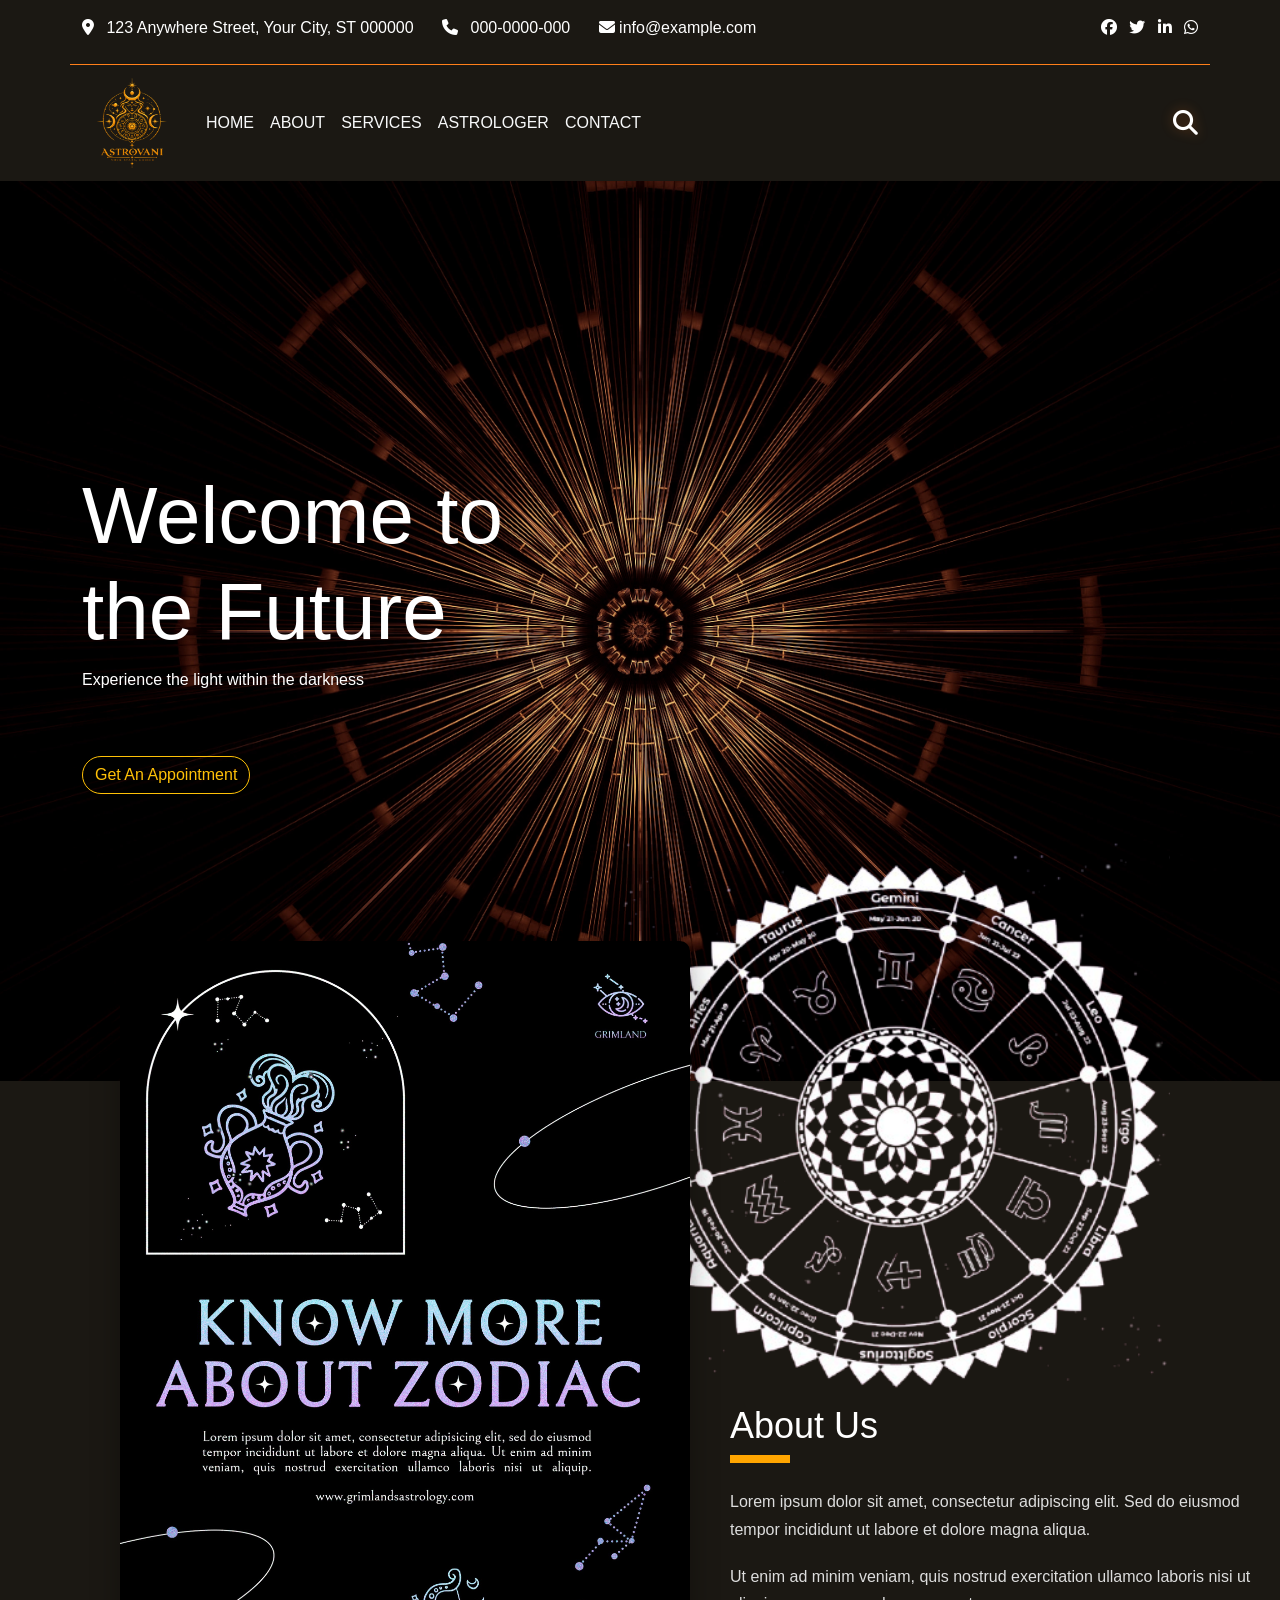
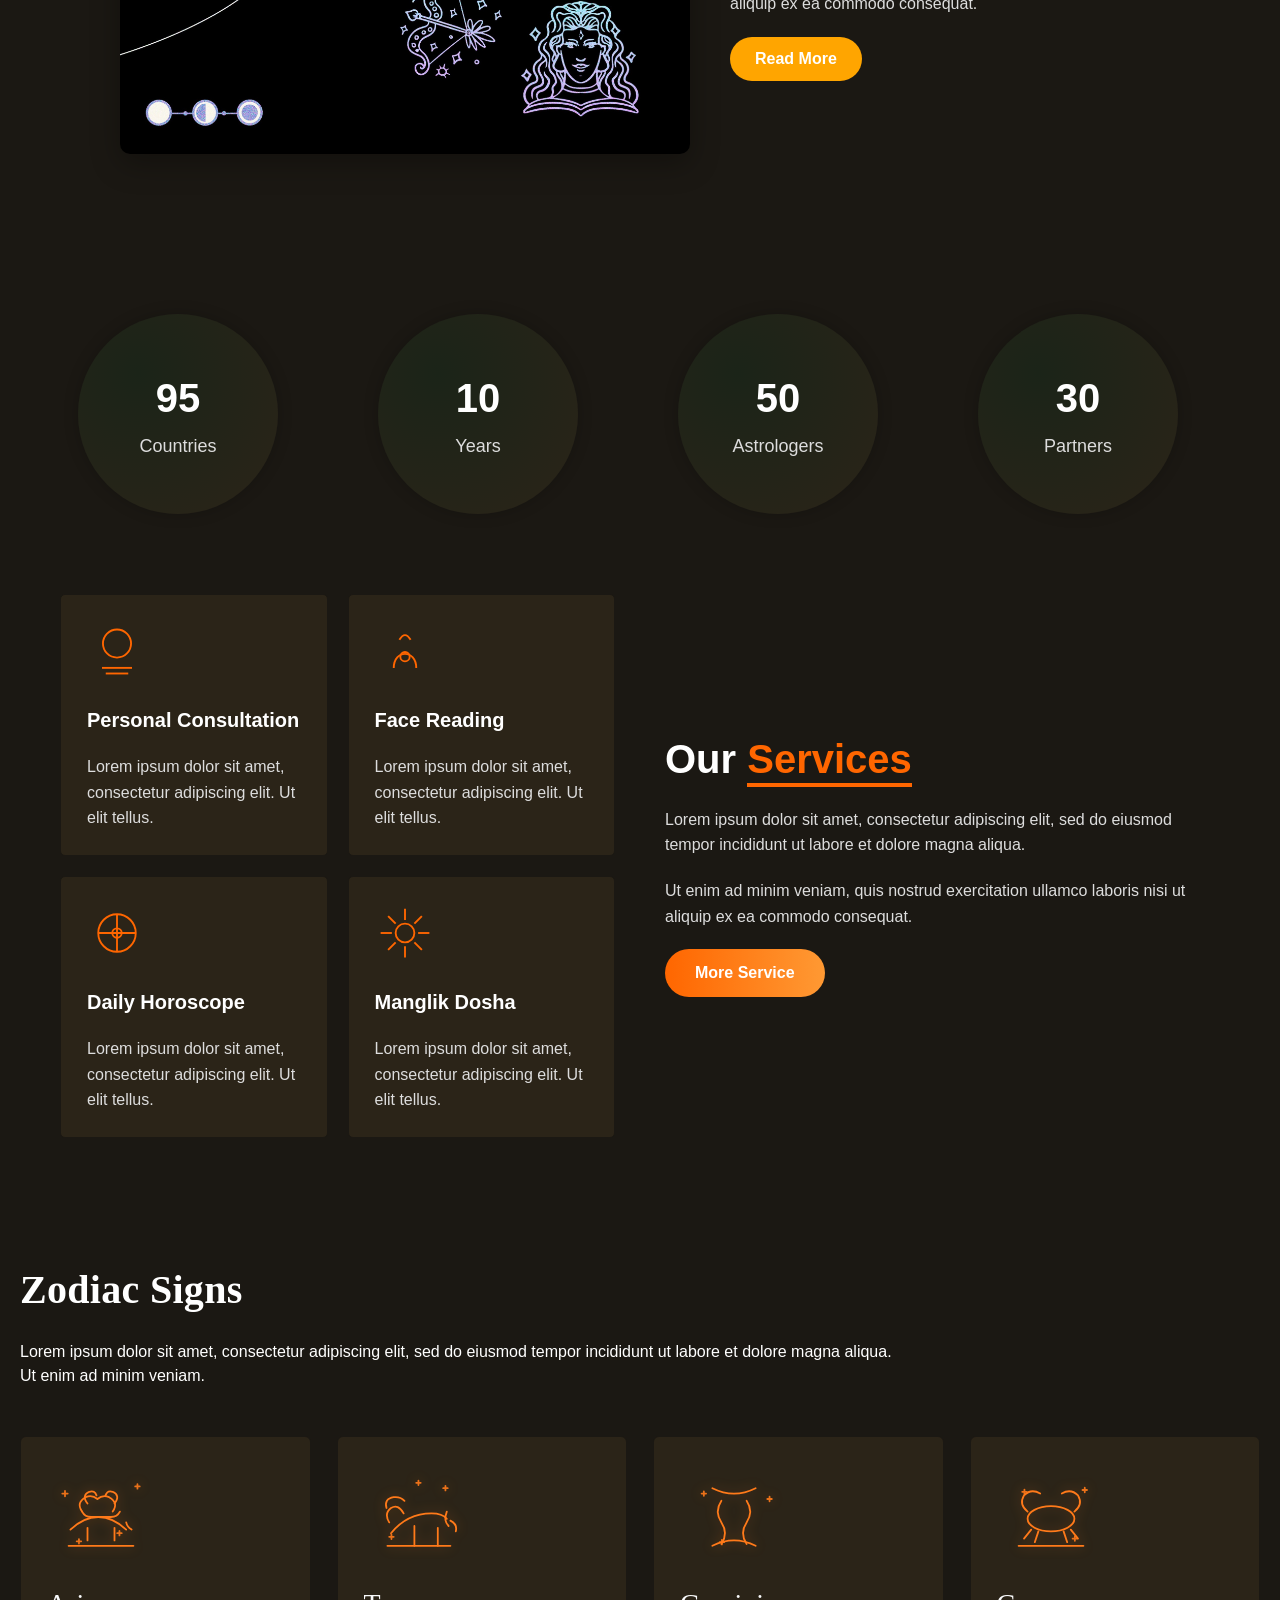
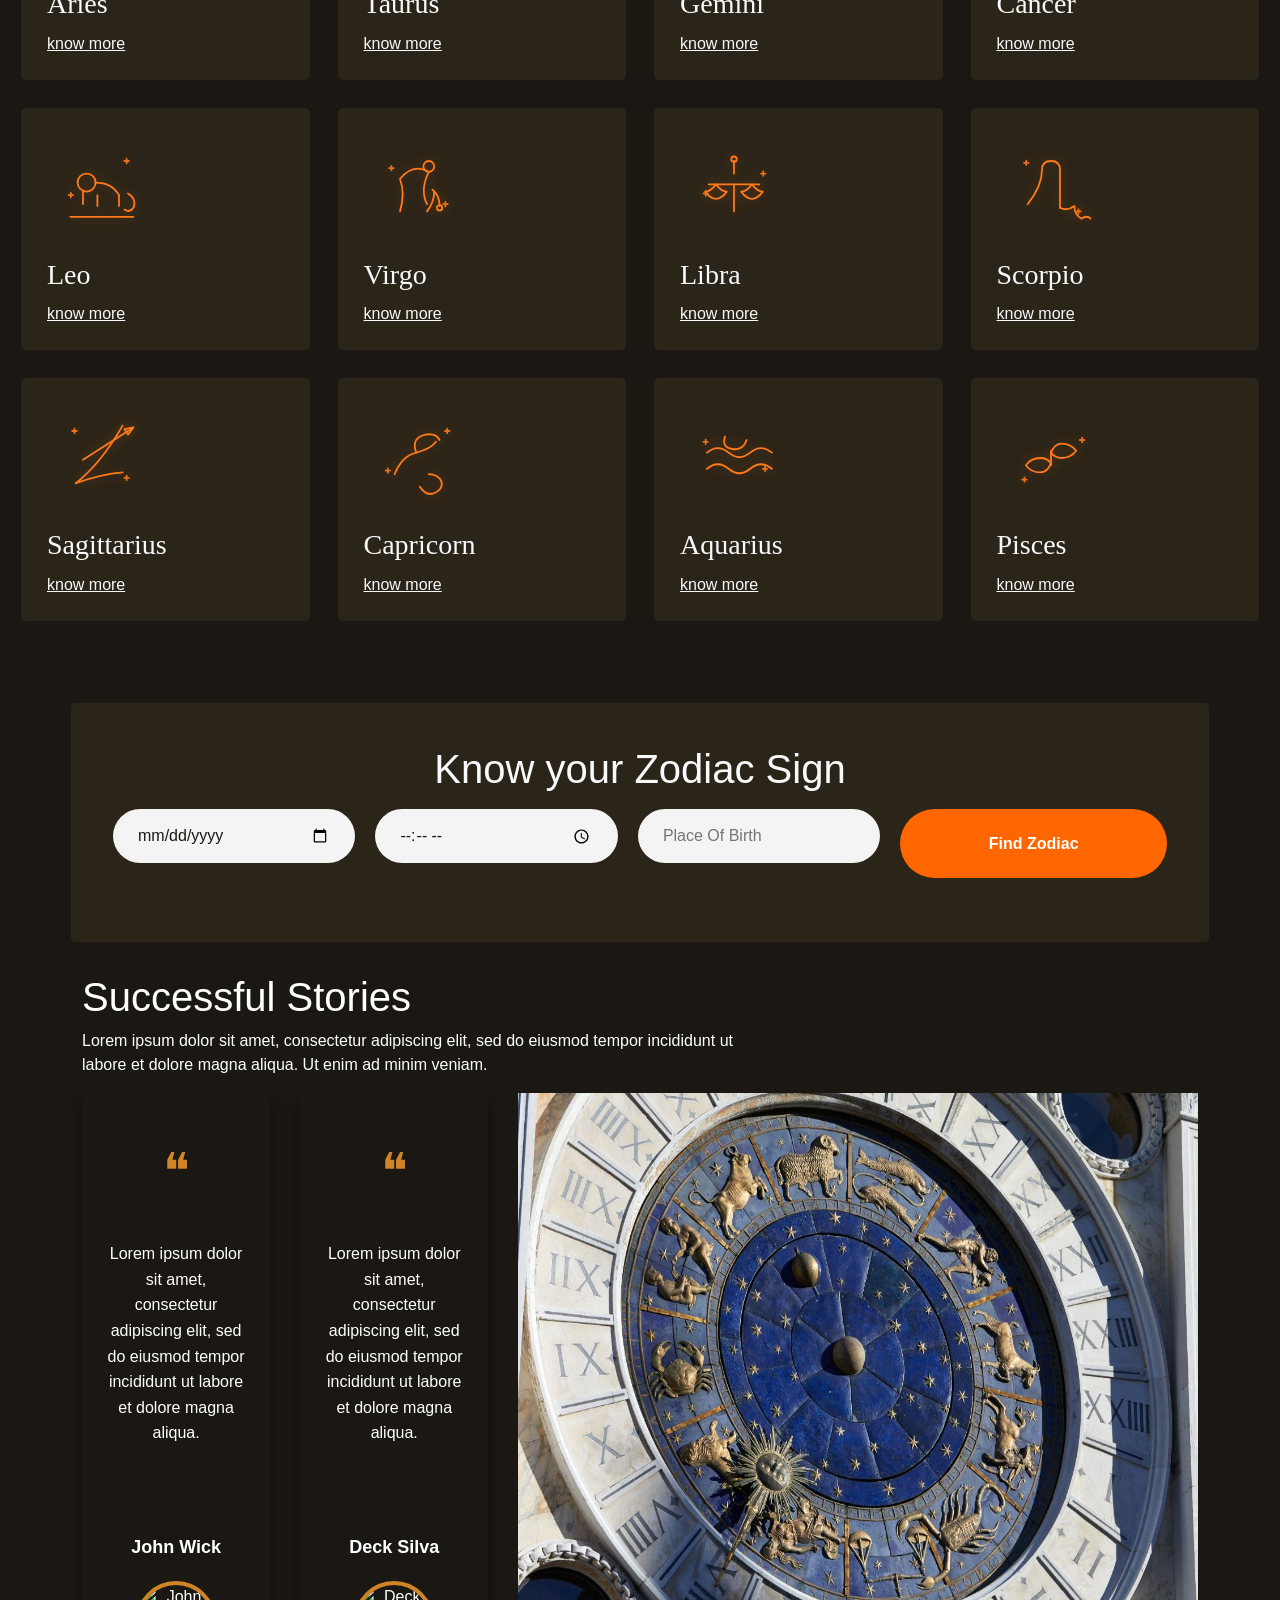
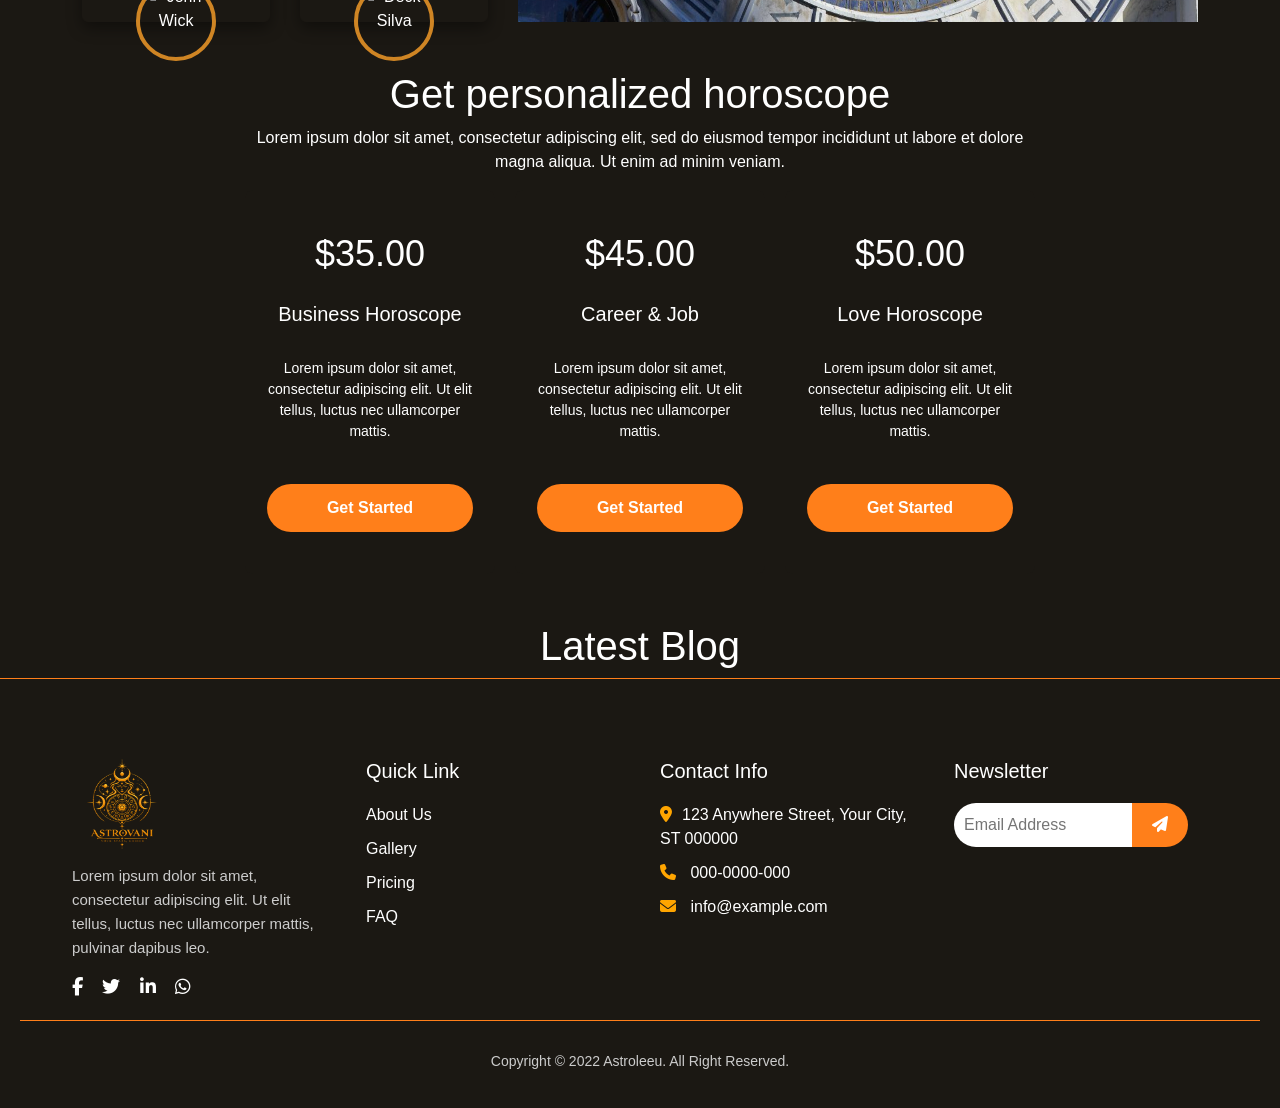
==== commit 56501b9d: "updated website" ====
--- a/index.html
+++ b/index.html
@@ -52,7 +52,7 @@
                 <a class="nav-link text-light" href="./services.html">SERVICES</a>
               </li>
               <li class="nav-item">
-                <a class="nav-link text-light" href="./astrologers.html">ASTROLOGER</a>
+                <a class="nav-link text-light" href="./astrologer.html">ASTROLOGER</a>
               </li>
               <li class="nav-item">
                 <a class="nav-link text-light" href="./contact.html">CONTACT</a>
@@ -470,7 +470,7 @@
         </div>
         <div class="zodiac-modal-overlay" id="zodiacModalOverlay">
   <div class="zodiac-modal">
-    <button class="zodiac-modal-close" id="zodiacModalClose" aria-label="Close">&times;</button>
+    <button class="zodiac-modal-close" id="zodiacModalClose" aria-label="Close"></button>
     <h3 id="zodiacModalTitle"></h3>
     <p class="zodiac-modal-dates" id="zodiacModalDates"></p>
     <p id="zodiacModalText"></p>
@@ -510,8 +510,8 @@
         <div class="name">Deck Silva</div>
       </div>
       <div class="d-flex">
-        <img src="./images/zodiac.jpg" alt="" style="width: 100VH;">
-      </div>
+  <img src="./images/zodiac.jpg" alt="" style="width: 100%;">
+</div>
     </div>
 
 
@@ -568,10 +568,10 @@
       <div class="footer-col">
         <h3>Quick Link</h3>
         <ul>
-          <li>About Us</li>
-          <li>Gallery</li>
-          <li>Pricing</li>
-          <li>FAQ</li>
+          <li><a href="./about-us.html">About Us</a></li>
+          <li><a href="./gallery.html">Gallery</a></li>
+          <li><a href="./pricing.html">Pricing</a></li>
+          <li><a href="./faq.html">FAQ</a></li>
         </ul>
       </div>
   
--- a/style.css
+++ b/style.css
@@ -1091,4 +1091,40 @@
   line-height: 1.6;
   font-size: 15px;
   color: #ddd;
+}
+
+
+/* zodiac grid cards: scale down on phones without touching .card used elsewhere */
+@media (max-width: 600px) {
+  .wrap {
+    margin: 30px auto 50px;
+    padding: 0 16px;
+  }
+
+  .wrap header h1 {
+    font-size: 26px;
+  }
+
+  .wrap header p {
+    font-size: 14px;
+  }
+
+  .grid .card {
+    min-height: auto;
+    padding: 20px 16px 18px;
+    gap: 8px;
+  }
+
+  .grid .card svg.icon {
+    width: 64px;
+    height: 64px;
+  }
+
+  .grid .card .title {
+    font-size: 20px;
+  }
+
+  .grid .card .know-more {
+    font-size: 13px;
+  }
 }
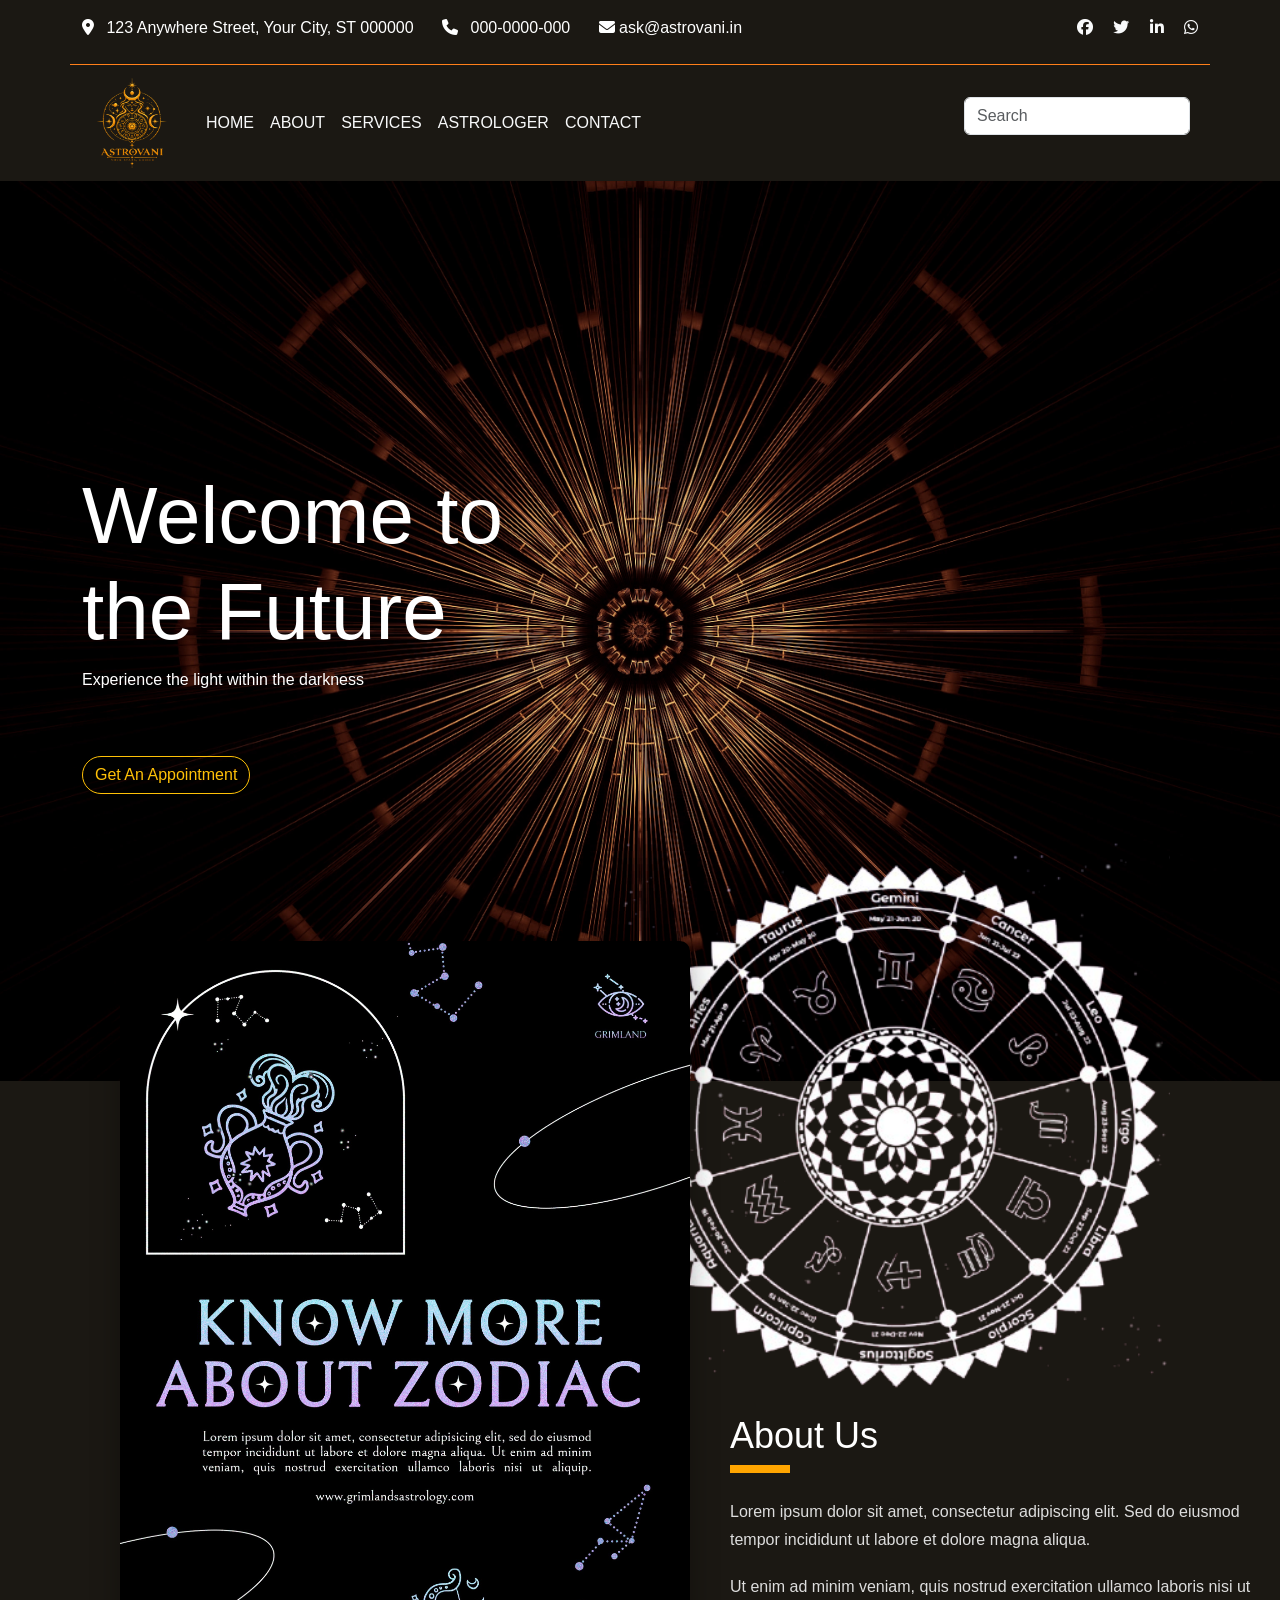
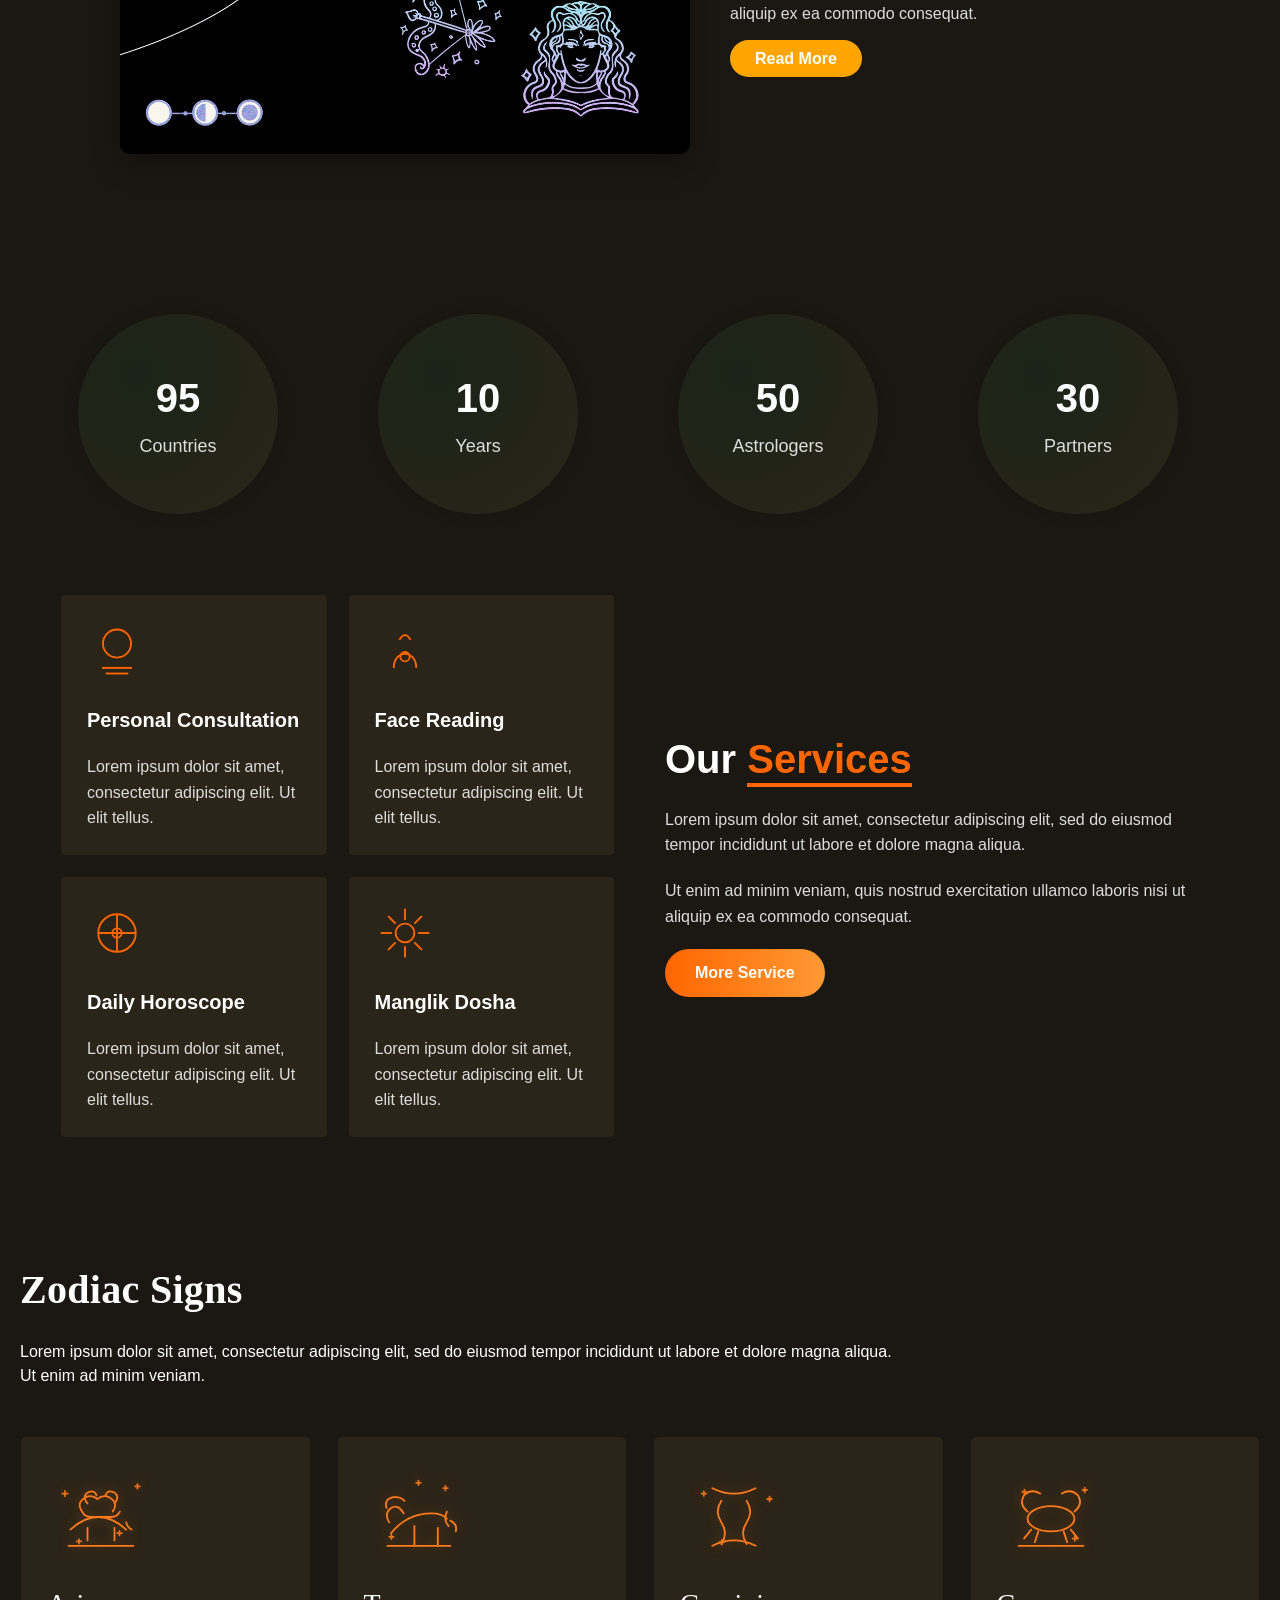
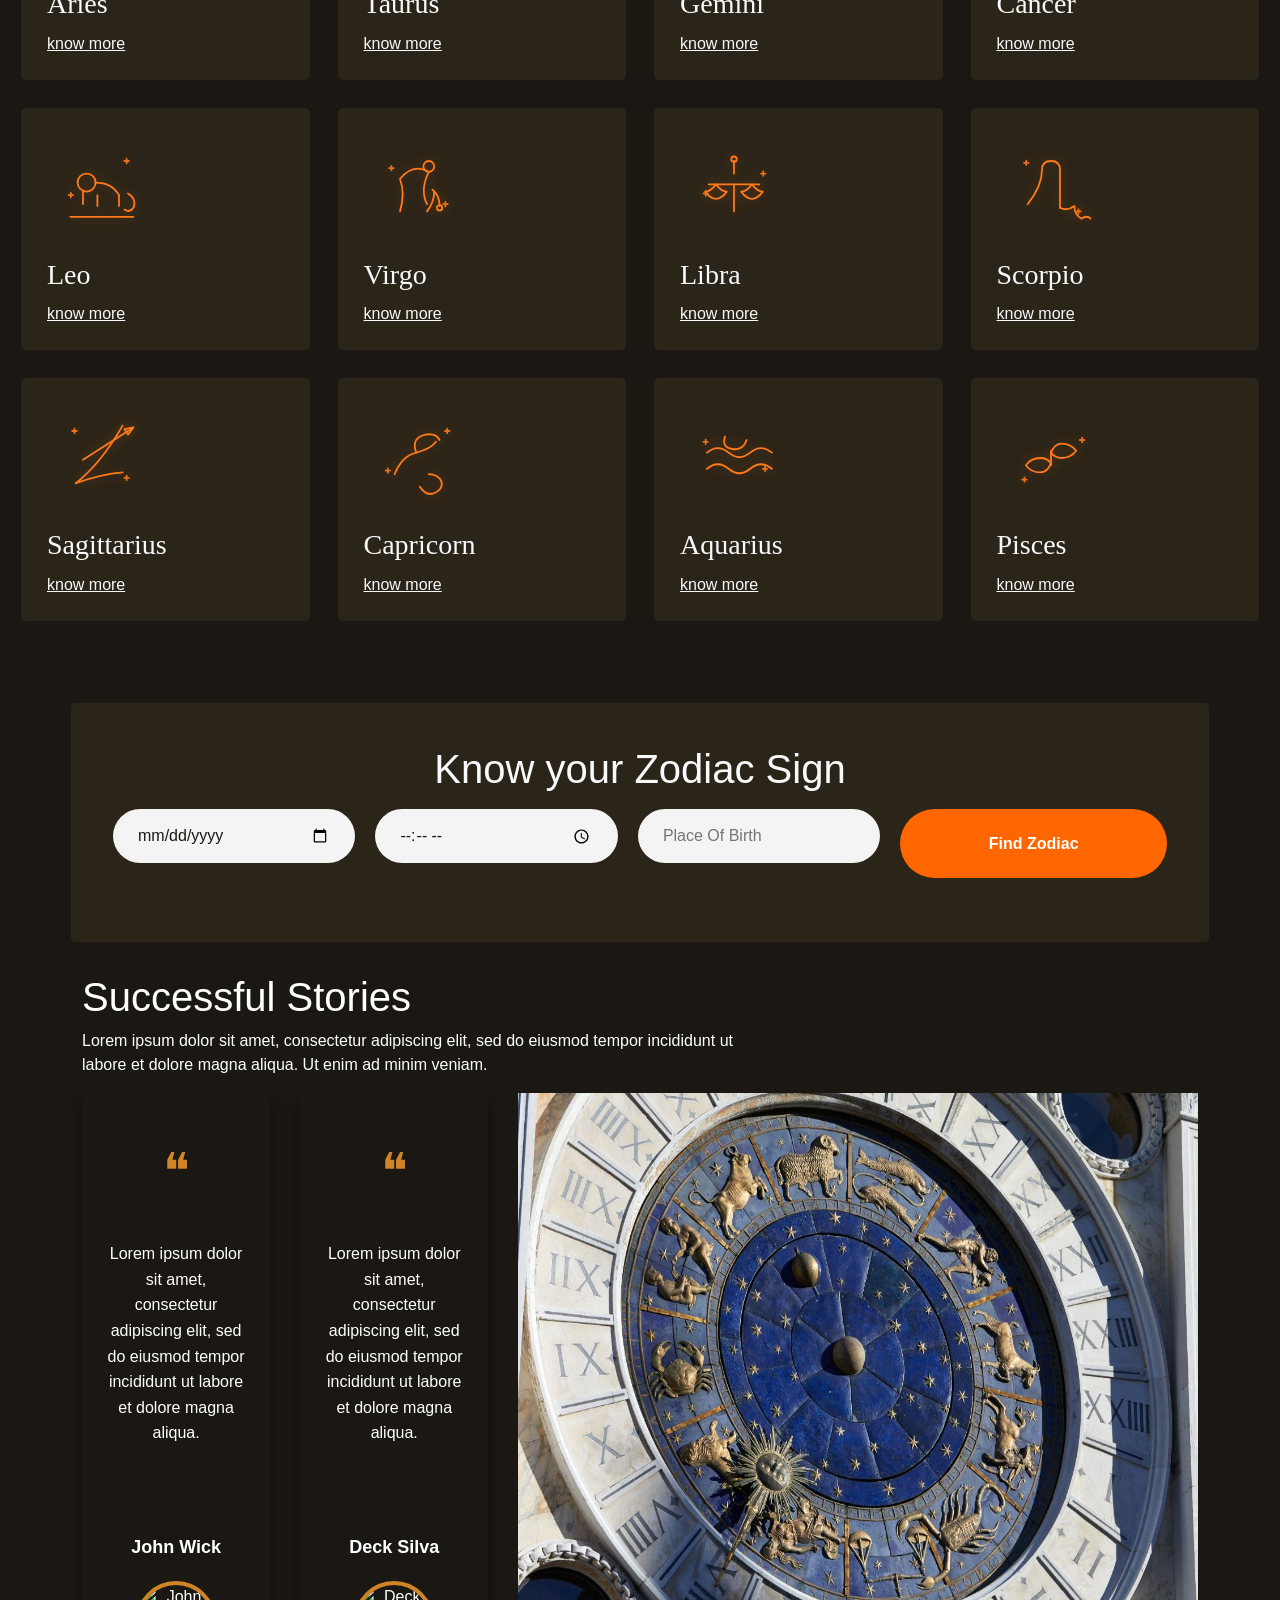
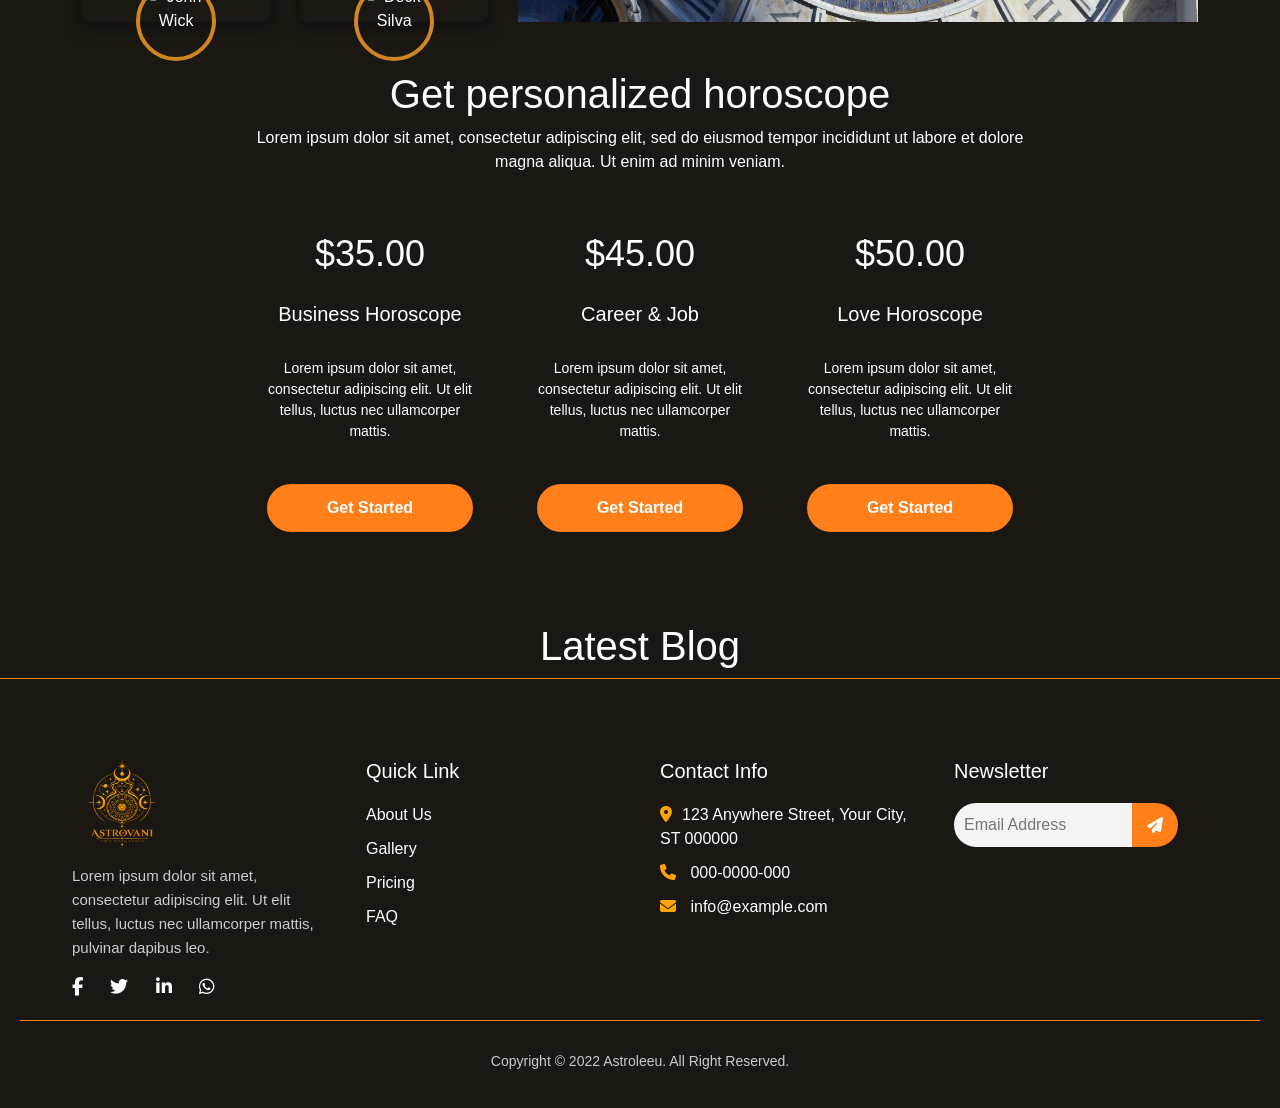
==== commit 4411af8f: "updated website" ====
--- a/index.html
+++ b/index.html
@@ -20,14 +20,14 @@
                 <i class="fa-solid fa-phone me-2"></i>
                 <span class="text me-4"> 000-0000-000</span>
                 <i class="fa-solid fa-envelope"></i>
-                <span class="text me-4"> info@example.com</span>
+                <span class="text me-4">  ask@astrovani.in</span>
         </div>
         <div class="text-end">
             <span class="">
-                <i class="fa-brands fa-facebook me-2"></i>
-                <i class="fa-brands fa-twitter me-2"></i>
-                <i class="fa-brands fa-linkedin-in me-2"></i>
-                <i class="fa-brands fa-whatsapp"></i>
+                <a href="https://facebook.com" class="text-decoration-none text-light me-2"><i class="fa-brands fa-facebook me-2"></i></a>
+                <a href="https://twitter.com" class="text-decoration-none text-light me-2"><i class="fa-brands fa-twitter me-2"></i></a>
+                <a href="https://linkedin.com" class="text-decoration-none text-light me-2"><i class="fa-brands fa-linkedin-in me-2"></i></a>
+                <a href="https://wa.me/1234567890" class="text-decoration-none text-light"><i class="fa-brands fa-whatsapp"></i></a>
             </span>
         </div>
 
@@ -36,14 +36,14 @@
 
     <nav class="navbar container navbar-expand-lg bg-body-primary mt-4">
         <div class="container-fluid">
-          <a class="navbar-brand text-light" href="#"> <img src="./images/logo-final.png" alt="" class="logo-img"></a>
+          <a class="navbar-brand text-light" href="./index.html"> <img src="./images/logo-final.png" alt="" class="logo-img"></a>
           <button class="navbar-toggler" type="button" data-bs-toggle="collapse" data-bs-target="#navbarSupportedContent" aria-controls="navbarSupportedContent" aria-expanded="false" aria-label="Toggle navigation">
             <span class="navbar-toggler-icon"></span>
           </button>
           <div class="collapse navbar-collapse" id="navbarSupportedContent">
             <ul class="navbar-nav me-auto mb-2 mb-lg-0">
               <li class="nav-item">
-                <a class="nav-link active text-light" aria-current="page" href="#">HOME</a>
+                <a class="nav-link active text-light" aria-current="page" href="./index.html">HOME</a>
               </li>
               <li class="nav-item">
                 <a class="nav-link text-light" href="./about-us.html">ABOUT</a>
@@ -58,7 +58,11 @@
                 <a class="nav-link text-light" href="./contact.html">CONTACT</a>
               </li>
             </ul>
-            <i class="fa-solid fa-magnifying-glass icon"></i>
+             <div class="search-container">
+              <form class="d-flex">
+                <input class="form-control me-2" type="search" placeholder="Search" aria-label="Search">
+              </form>
+          </div>
           </div>
         </div>
       </nav>
@@ -69,7 +73,7 @@
   <div class="hero-text container text-start" data-aos="fade-up">
     <h1 style="font-size: 80px;">Welcome to <br>the Future</h1>
     <p>Experience the light within the darkness</p><br><br>
-    <button class="btn btn-outline-warning rounded-pill" type="submit">
+    <button class="btn btn-outline-warning rounded-pill" onclick="window.location.href='https://wa.me/1234567890';">
       Get An Appointment
     </button>
   </div>
@@ -103,7 +107,7 @@
             <p>
               Ut enim ad minim veniam, quis nostrud exercitation ullamco laboris nisi ut aliquip ex ea commodo consequat.
             </p>
-            <button class="btn-read-more" href="./about-us.html">Read More</button>
+            <a class="btn-read-more" href="./about-us.html">Read More</a>
           </div>
       
         </div>
@@ -558,10 +562,10 @@
         <h1 class="logo"><img src="./images/logo-final.png" alt="" class="logo-img"></h1>
         <p>Lorem ipsum dolor sit amet, consectetur adipiscing elit. Ut elit tellus, luctus nec ullamcorper mattis, pulvinar dapibus leo.</p>
         <div class="social-icons">
-          <i class="fab fa-facebook-f"></i>
-          <i class="fab fa-twitter"></i>
-          <i class="fab fa-linkedin-in"></i>
-          <i class="fab fa-whatsapp"></i>
+          <a href="https://facebook.com" class="text-decoration-none text-light me-2"><i class="fab fa-facebook-f"></i></a>
+          <a href="https://twitter.com" class="text-decoration-none text-light me-2"><i class="fab fa-twitter"></i></a>
+          <a href="https://linkedin.com" class="text-decoration-none text-light me-2"><i class="fab fa-linkedin-in"></i></a>
+          <a href="https://wa.me/1234567890" class="text-decoration-none text-light"><i class="fab fa-whatsapp"></i></a>
         </div>
       </div>
   
@@ -586,10 +590,10 @@
   
       <div class="footer-col newsletter">
         <h3>Newsletter</h3>
-        <div class="newsletter-box">
-          <input type="email" id="newsletter-email" name="email" placeholder="Email Address">
-          <button><i class="fas fa-paper-plane"></i></button>
-        </div>
+        <form class="newsletter-box" id="newsletter-form">
+  <input type="email" id="newsletter-email" name="email" placeholder="Email Address" required>
+  <button type="submit" id="newsletter-btn"><i class="fas fa-paper-plane"></i></button>
+</form>
       </div>
     </div>
     <div class="footer-bottom">
--- a/style.css
+++ b/style.css
@@ -1127,4 +1127,20 @@
   .grid .card .know-more {
     font-size: 13px;
   }
+}
+
+.newsletter-box button:disabled {
+  background-color: #2e7d32;
+  cursor: default;
+}
+
+.newsletter-box button {
+  width: 46px;
+  height: 44px;
+  min-width: 46px;
+  flex-shrink: 0;
+  display: flex;
+  align-items: center;
+  justify-content: center;
+  font-size: 16px;
 }
